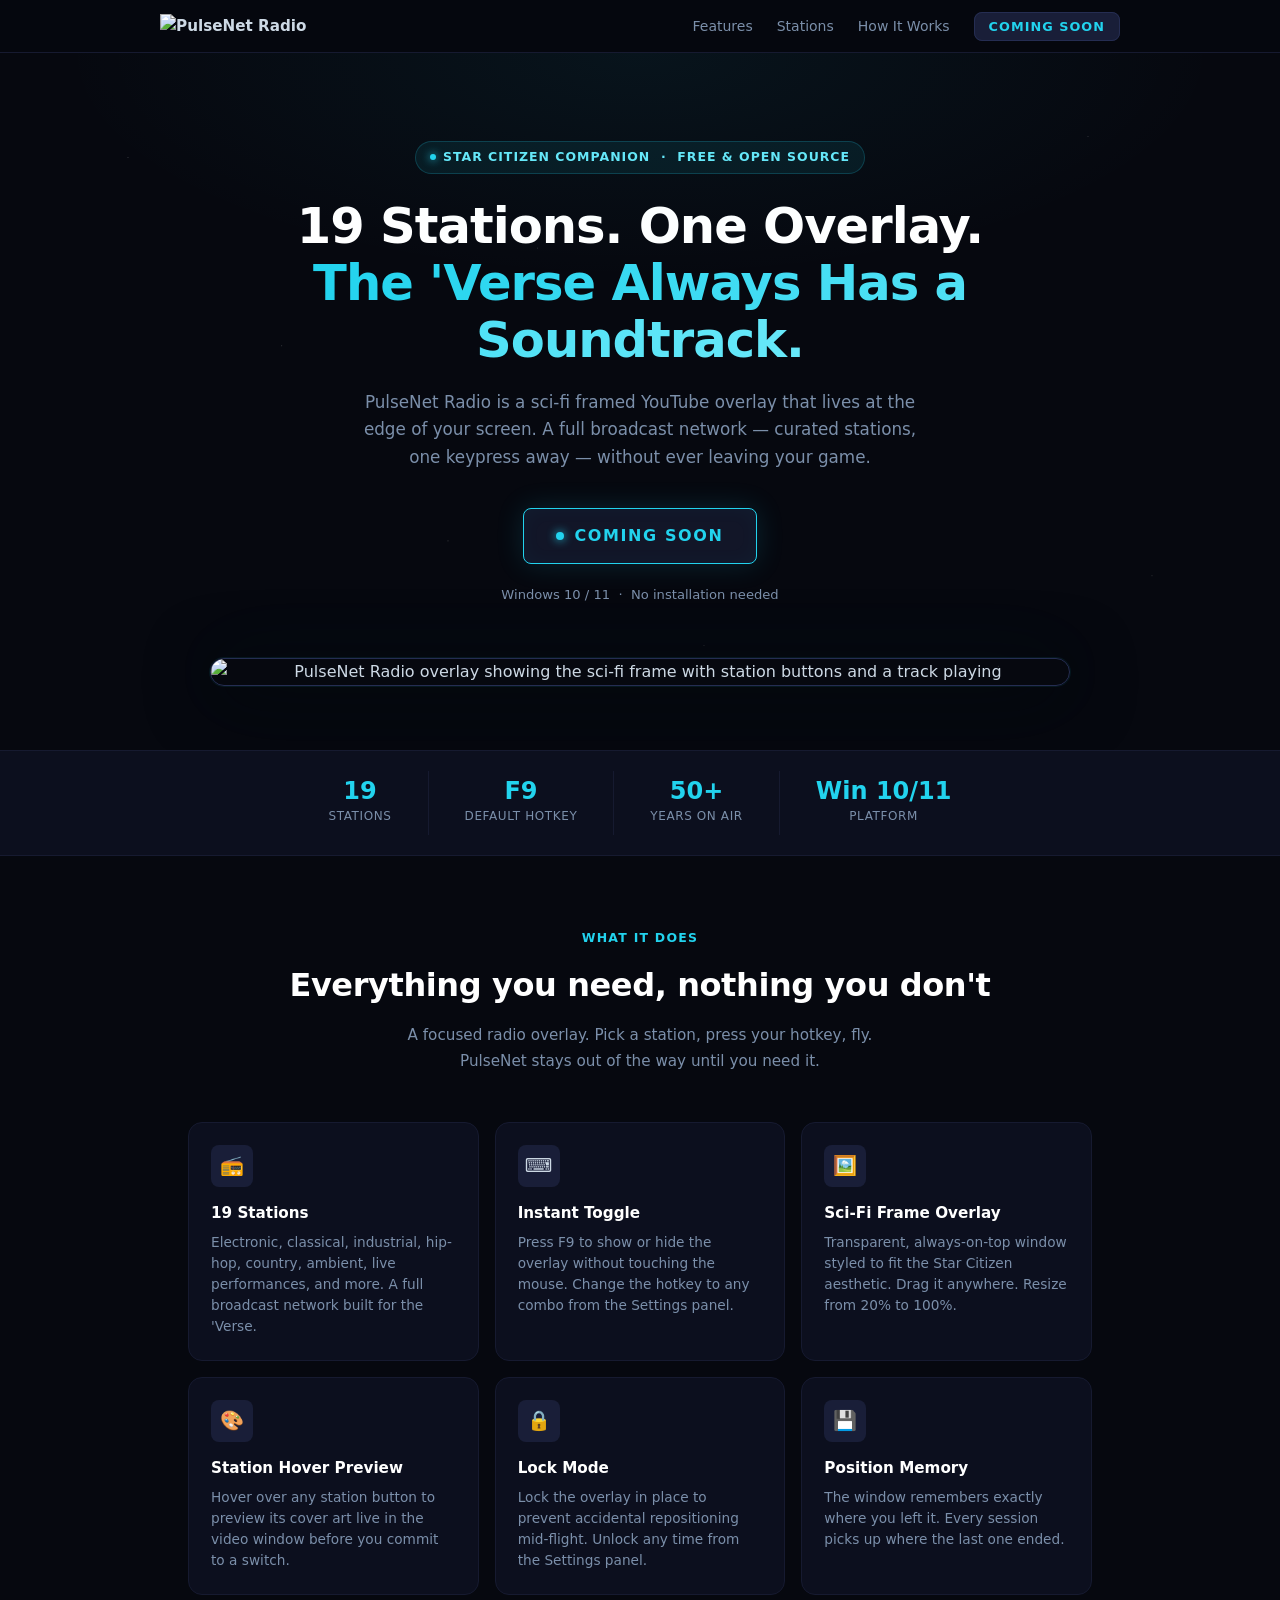
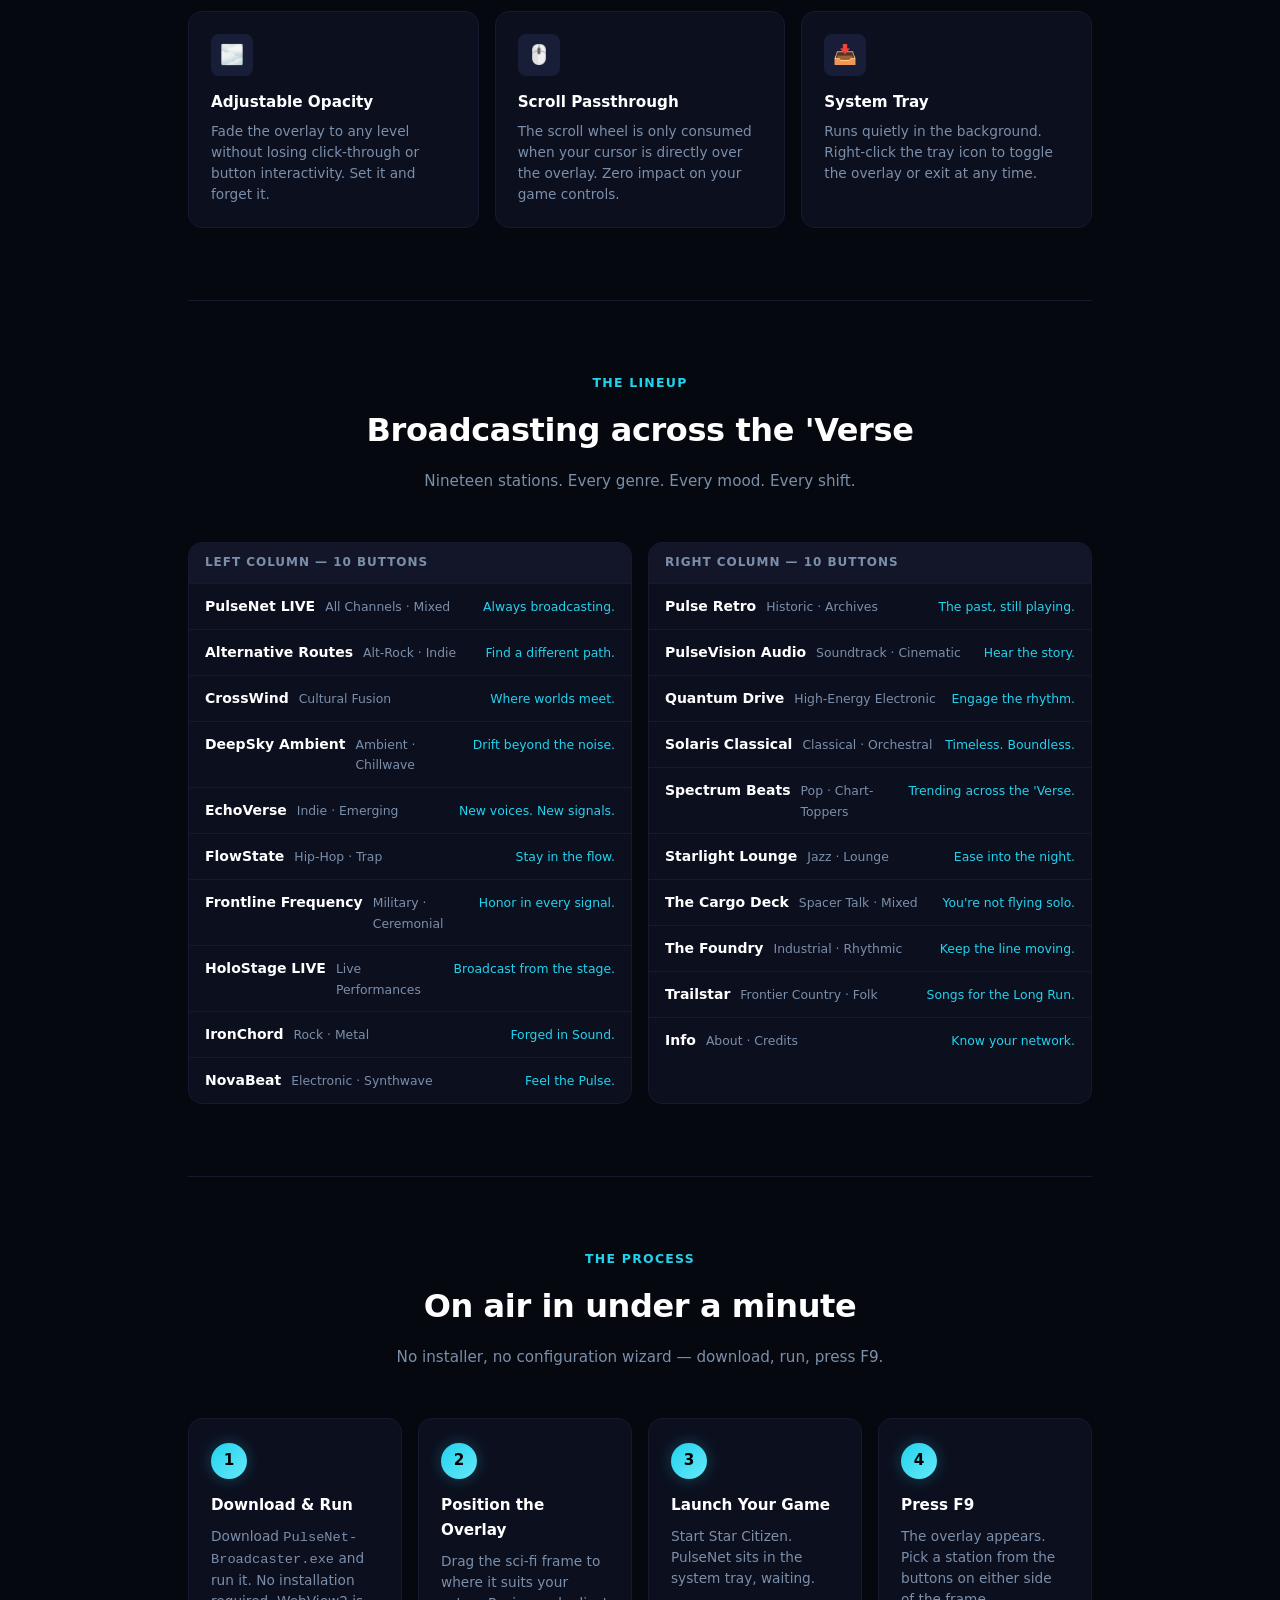
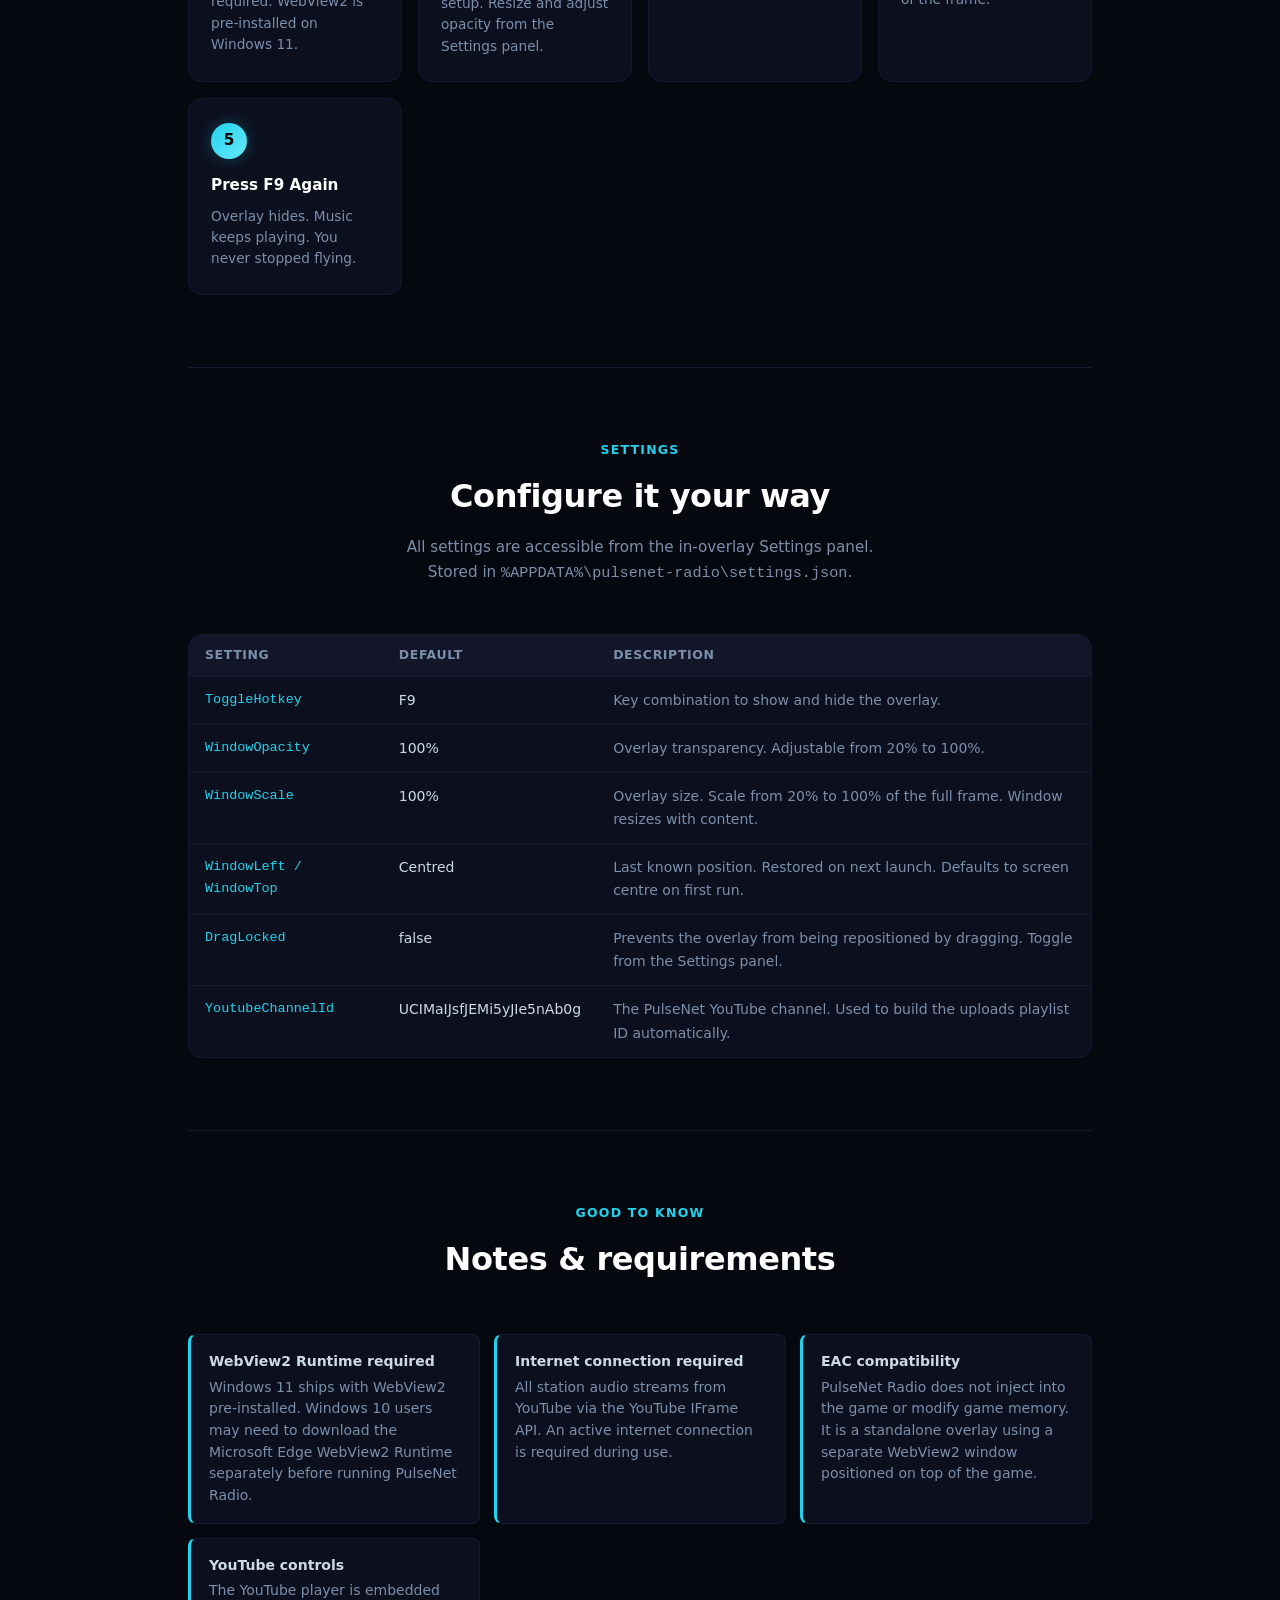
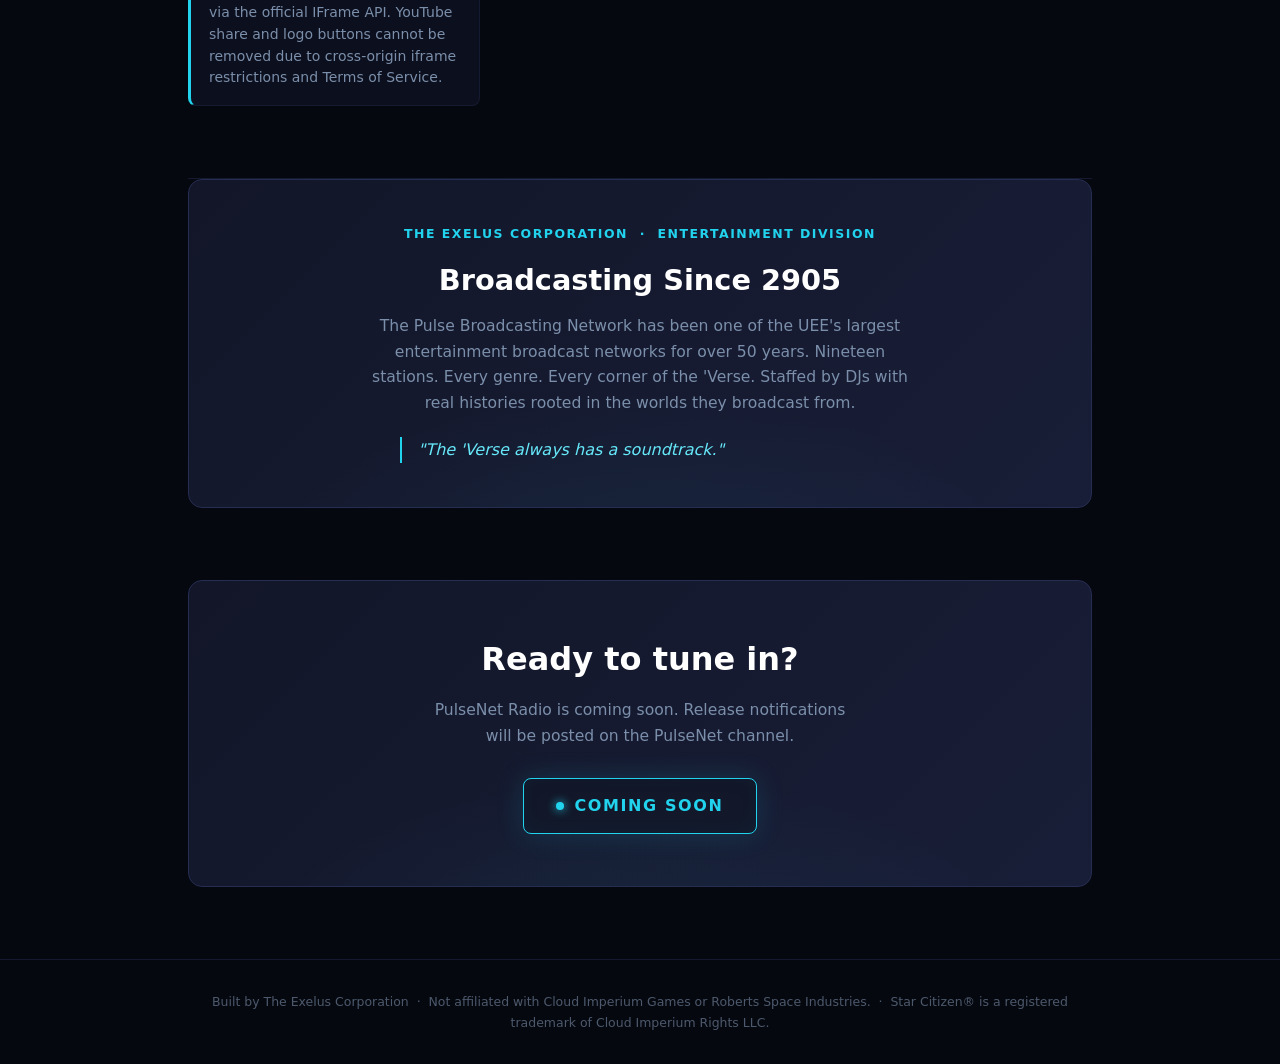
==== docs/index.html @ 0cd1c261 "chore: rename AssemblyName pulsenet → PulseNet-Broadcaster Dev build output now matches the shipped " ====
<!DOCTYPE html>
<html lang="en">
<head>
  <meta charset="UTF-8" />
  <meta name="viewport" content="width=device-width, initial-scale=1.0" />
  <title>PulseNet Radio — 19 Stations. One Overlay. The 'Verse Always Has a Soundtrack.</title>
  <meta name="description" content="PulseNet Radio brings 19 curated stations directly into your Star Citizen session as a sci-fi overlay. No alt-tab. One keypress. Always broadcasting." />
  <style>
    *, *::before, *::after { box-sizing: border-box; margin: 0; padding: 0; }

    :root {
      --bg:           #06080f;
      --bg2:          #090c16;
      --surface:      #0c0f1e;
      --surface2:     #121628;
      --surface3:     #191e38;
      --border:       #161a30;
      --border-lt:    #252d52;
      --text:         #cdd9e5;
      --text-dim:     #7b8faa;
      --accent:       #22d3ee;
      --accent-lt:    #67e8f9;
      --accent-glow:  rgba(34, 211, 238, .18);
      --radius:       8px;
      --radius-lg:    14px;
    }

    html { scroll-behavior: smooth; }

    body {
      background: var(--bg);
      color: var(--text);
      font-family: "Segoe UI", system-ui, -apple-system, sans-serif;
      font-size: 16px;
      line-height: 1.65;
    }

    a { color: var(--accent); text-decoration: none; }
    a:hover { color: var(--accent-lt); text-decoration: underline; }

    .container { max-width: 960px; margin: 0 auto; padding: 0 28px; }

    /* ── NAV ── */
    nav {
      position: sticky;
      top: 0;
      z-index: 100;
      background: rgba(6, 8, 15, .92);
      backdrop-filter: blur(10px);
      border-bottom: 1px solid var(--border);
      padding: 0 28px;
    }
    .nav-inner {
      max-width: 960px;
      margin: 0 auto;
      display: flex;
      align-items: center;
      justify-content: space-between;
      height: 52px;
    }
    .nav-logo {
      display: flex;
      align-items: center;
      gap: 9px;
      font-weight: 700;
      font-size: 0.95rem;
      color: var(--text);
      text-decoration: none;
    }
    .nav-logo img { height: 24px; width: auto; }
    .nav-logo:hover { text-decoration: none; color: var(--accent); }
    .nav-logo span { color: var(--accent); }
    .nav-links {
      display: flex;
      gap: 24px;
      align-items: center;
      list-style: none;
    }
    .nav-links a { font-size: 0.875rem; color: var(--text-dim); text-decoration: none; }
    .nav-links a:hover { color: var(--text); text-decoration: none; }
    .nav-cta {
      background: var(--surface3);
      border: 1px solid var(--border-lt);
      color: var(--accent) !important;
      font-weight: 700;
      font-size: 0.8rem !important;
      padding: 6px 14px;
      border-radius: var(--radius);
      letter-spacing: .08em;
      text-transform: uppercase;
    }
    .nav-cta:hover { border-color: var(--accent); text-decoration: none !important; }
    @media (max-width: 600px) { .nav-links { display: none; } }

    /* ── HERO ── */
    .hero {
      padding: 88px 28px 64px;
      text-align: center;
      position: relative;
      overflow: hidden;
    }
    .hero::before {
      content: "";
      position: absolute;
      inset: 0;
      background-image:
        radial-gradient(1px 1px at 10% 15%, rgba(255,255,255,.18) 0%, transparent 100%),
        radial-gradient(1px 1px at 85% 12%, rgba(255,255,255,.16) 0%, transparent 100%),
        radial-gradient(1px 1px at 35% 70%, rgba(255,255,255,.16) 0%, transparent 100%),
        radial-gradient(1px 1px at 70% 50%, rgba(255,255,255,.13) 0%, transparent 100%),
        radial-gradient(1px 1px at 22% 42%, rgba(255,255,255,.16) 0%, transparent 100%),
        radial-gradient(1px 1px at 90% 75%, rgba(255,255,255,.13) 0%, transparent 100%),
        radial-gradient(1px 1px at 55% 85%, rgba(255,255,255,.11) 0%, transparent 100%),
        radial-gradient(1px 1px at 42% 28%, rgba(255,255,255,.14) 0%, transparent 100%),
        radial-gradient(1px 1px at 78% 88%, rgba(255,255,255,.12) 0%, transparent 100%),
        radial-gradient(ellipse 70% 50% at 50% 0%, rgba(34, 211, 238, .06) 0%, transparent 65%);
      pointer-events: none;
    }
    .hero-eyebrow {
      display: inline-flex;
      align-items: center;
      gap: 7px;
      background: rgba(34, 211, 238, .08);
      border: 1px solid rgba(34, 211, 238, .2);
      color: var(--accent-lt);
      font-size: 0.78rem;
      font-weight: 600;
      letter-spacing: .08em;
      text-transform: uppercase;
      padding: 5px 14px;
      border-radius: 100px;
      margin-bottom: 24px;
    }
    .hero-eyebrow .dot {
      width: 6px; height: 6px;
      border-radius: 50%;
      background: var(--accent);
      box-shadow: 0 0 8px var(--accent);
      animation: pulse-dot 2s ease-in-out infinite;
    }
    @keyframes pulse-dot {
      0%, 100% { opacity: 1; box-shadow: 0 0 8px var(--accent); }
      50%       { opacity: .5; box-shadow: 0 0 4px var(--accent); }
    }
    .hero h1 {
      font-size: clamp(1.9rem, 5vw, 3.1rem);
      font-weight: 800;
      letter-spacing: -1px;
      line-height: 1.15;
      color: #fff;
      margin-bottom: 20px;
    }
    .hero h1 .highlight {
      background: linear-gradient(90deg, var(--accent), var(--accent-lt));
      -webkit-background-clip: text;
      -webkit-text-fill-color: transparent;
      background-clip: text;
    }
    .hero-sub {
      font-size: 1.05rem;
      color: var(--text-dim);
      max-width: 580px;
      margin: 0 auto 36px;
    }
    .hero-actions {
      display: flex;
      align-items: center;
      justify-content: center;
      gap: 14px;
      flex-wrap: wrap;
      margin-bottom: 20px;
    }
    .btn-coming-soon {
      display: inline-flex;
      align-items: center;
      gap: 10px;
      background: var(--surface2);
      border: 1px solid var(--accent);
      color: var(--accent);
      font-weight: 700;
      font-size: 1rem;
      padding: 14px 32px;
      border-radius: var(--radius);
      letter-spacing: .1em;
      text-transform: uppercase;
      box-shadow: 0 0 28px rgba(34, 211, 238, .15), inset 0 0 20px rgba(34, 211, 238, .04);
      cursor: default;
      text-decoration: none;
    }
    .btn-coming-soon .btn-dot {
      width: 8px; height: 8px;
      border-radius: 50%;
      background: var(--accent);
      box-shadow: 0 0 10px var(--accent);
      animation: pulse-dot 1.8s ease-in-out infinite;
      flex-shrink: 0;
    }
    .btn-secondary {
      display: inline-flex;
      align-items: center;
      gap: 9px;
      background: transparent;
      border: 1px solid var(--border-lt);
      color: var(--text);
      font-weight: 600;
      font-size: 1rem;
      padding: 13px 28px;
      border-radius: var(--radius);
      transition: border-color .15s, color .15s;
      text-decoration: none;
    }
    .btn-secondary:hover { border-color: var(--accent); color: var(--accent); text-decoration: none; }
    .btn-secondary svg { width: 18px; height: 18px; fill: currentColor; flex-shrink: 0; }
    .hero-meta { font-size: 0.82rem; color: var(--text-dim); margin-top: 8px; }

    /* ── HERO SCREENSHOT ── */
    .hero-screenshot {
      margin: 52px auto 0;
      max-width: 860px;
      border-radius: var(--radius-lg);
      overflow: hidden;
      border: 1px solid var(--border-lt);
      box-shadow:
        0 0 0 1px rgba(34,211,238,.08),
        0 8px 64px rgba(0,0,0,.6),
        0 0 80px rgba(34,211,238,.06);
    }
    .hero-screenshot img {
      display: block;
      width: 100%;
      height: auto;
    }

    /* ── STATS BAR ── */
    .stats-bar {
      background: var(--surface);
      border-top: 1px solid var(--border);
      border-bottom: 1px solid var(--border);
      padding: 20px 28px;
    }
    .stats-inner {
      max-width: 960px;
      margin: 0 auto;
      display: flex;
      align-items: center;
      justify-content: center;
      flex-wrap: wrap;
    }
    .stat {
      display: flex;
      flex-direction: column;
      align-items: center;
      padding: 8px 36px;
      border-right: 1px solid var(--border);
    }
    .stat:last-child { border-right: none; }
    .stat-val { font-size: 1.5rem; font-weight: 800; color: var(--accent); line-height: 1; }
    .stat-lbl { font-size: 0.75rem; color: var(--text-dim); margin-top: 4px; text-transform: uppercase; letter-spacing: .05em; }
    @media (max-width: 540px) {
      .stat { padding: 8px 18px; border-right: none; border-bottom: 1px solid var(--border); width: 50%; }
    }

    /* ── SECTIONS ── */
    section { padding: 72px 0; border-bottom: 1px solid var(--border); }
    .section-header { text-align: center; margin-bottom: 48px; }
    .section-eyebrow {
      font-size: 0.78rem;
      font-weight: 700;
      color: var(--accent);
      text-transform: uppercase;
      letter-spacing: .1em;
      margin-bottom: 10px;
    }
    .section-header h2 {
      font-size: clamp(1.5rem, 3vw, 2rem);
      font-weight: 700;
      color: #fff;
      letter-spacing: -.4px;
    }
    .section-header p { color: var(--text-dim); max-width: 520px; margin: 12px auto 0; font-size: 0.95rem; }

    /* ── FEATURE GRID ── */
    .feature-grid {
      display: grid;
      grid-template-columns: repeat(auto-fill, minmax(260px, 1fr));
      gap: 16px;
    }
    .feature-card {
      background: var(--surface);
      border: 1px solid var(--border);
      border-radius: var(--radius-lg);
      padding: 22px;
      transition: border-color .2s, background .2s;
    }
    .feature-card:hover { border-color: var(--border-lt); background: var(--surface2); }
    .feat-icon {
      width: 42px; height: 42px;
      border-radius: var(--radius);
      background: var(--surface3);
      display: flex; align-items: center; justify-content: center;
      font-size: 1.2rem;
      margin-bottom: 14px;
    }
    .feature-card h3 { font-size: 0.95rem; font-weight: 600; color: #fff; margin-bottom: 6px; }
    .feature-card p  { font-size: 0.855rem; color: var(--text-dim); line-height: 1.55; }

    /* ── STATION GRID ── */
    .station-table-wrap {
      display: grid;
      grid-template-columns: 1fr 1fr;
      gap: 16px;
    }
    @media (max-width: 640px) { .station-table-wrap { grid-template-columns: 1fr; } }
    .station-col-card {
      background: var(--surface);
      border: 1px solid var(--border);
      border-radius: var(--radius-lg);
      overflow: hidden;
    }
    .station-col-header {
      background: var(--surface2);
      border-bottom: 1px solid var(--border);
      padding: 10px 16px;
      font-size: 0.75rem;
      font-weight: 700;
      text-transform: uppercase;
      letter-spacing: .08em;
      color: var(--text-dim);
    }
    .station-row {
      display: flex;
      align-items: baseline;
      gap: 10px;
      padding: 11px 16px;
      border-bottom: 1px solid var(--border);
      transition: background .15s;
    }
    .station-row:last-child { border-bottom: none; }
    .station-row:hover { background: var(--surface2); }
    .station-name { font-size: 0.875rem; font-weight: 600; color: #fff; flex-shrink: 0; }
    .station-genre { font-size: 0.775rem; color: var(--text-dim); }
    .station-tagline { font-size: 0.775rem; color: var(--accent); margin-left: auto; text-align: right; white-space: nowrap; flex-shrink: 0; }

    /* ── STEPS ── */
    .steps {
      display: grid;
      grid-template-columns: repeat(auto-fill, minmax(200px, 1fr));
      gap: 16px;
    }
    .step-card {
      background: var(--surface);
      border: 1px solid var(--border);
      border-radius: var(--radius-lg);
      padding: 24px 22px;
    }
    .step-num {
      width: 36px; height: 36px;
      border-radius: 50%;
      background: linear-gradient(135deg, var(--accent), var(--accent-lt));
      color: #000;
      font-weight: 800;
      font-size: 0.95rem;
      display: flex; align-items: center; justify-content: center;
      margin-bottom: 14px;
      box-shadow: 0 0 16px rgba(34, 211, 238, .28);
    }
    .step-card h3 { font-size: 0.95rem; font-weight: 600; color: #fff; margin-bottom: 8px; }
    .step-card p  { font-size: 0.855rem; color: var(--text-dim); line-height: 1.55; }

    /* ── CONFIG TABLE ── */
    .config-table {
      width: 100%;
      border-collapse: collapse;
      font-size: 0.875rem;
    }
    .config-table th {
      text-align: left;
      padding: 10px 16px;
      background: var(--surface2);
      color: var(--text-dim);
      font-weight: 600;
      font-size: 0.78rem;
      text-transform: uppercase;
      letter-spacing: .05em;
      border-bottom: 1px solid var(--border);
    }
    .config-table td {
      padding: 12px 16px;
      border-bottom: 1px solid var(--border);
      color: var(--text-dim);
      vertical-align: top;
    }
    .config-table tr:last-child td { border-bottom: none; }
    .config-table tr:hover td { background: var(--surface); }
    .config-table td:first-child { color: var(--accent); font-family: "Consolas", monospace; font-size: 0.84rem; }
    .config-table td:nth-child(2) { color: var(--text); }
    .config-wrap {
      background: var(--surface);
      border: 1px solid var(--border);
      border-radius: var(--radius-lg);
      overflow: hidden;
    }

    /* ── NOTES ── */
    .note-grid {
      display: grid;
      grid-template-columns: repeat(auto-fill, minmax(280px, 1fr));
      gap: 14px;
    }
    .note-card {
      background: var(--surface);
      border: 1px solid var(--border);
      border-left: 3px solid #22d3ee;
      border-radius: var(--radius);
      padding: 16px 18px;
      font-size: 0.875rem;
      color: var(--text-dim);
      line-height: 1.55;
    }
    .note-card strong { color: var(--text); display: block; margin-bottom: 4px; }

    /* ── CODE ── */
    pre {
      background: var(--surface);
      border: 1px solid var(--border);
      border-radius: var(--radius-lg);
      padding: 18px 20px;
      font-family: "Consolas", "Cascadia Code", monospace;
      font-size: 0.855rem;
      overflow-x: auto;
      color: #cdd9e5;
      line-height: 1.7;
    }

    /* ── LORE BANNER ── */
    .lore-banner {
      background: linear-gradient(135deg, var(--surface2) 0%, var(--surface3) 100%);
      border: 1px solid var(--border-lt);
      border-radius: var(--radius-lg);
      padding: 44px 40px;
      text-align: center;
      margin: 0 0 72px;
      position: relative;
      overflow: hidden;
    }
    .lore-banner::before {
      content: "";
      position: absolute;
      inset: 0;
      background: radial-gradient(ellipse 60% 80% at 50% 120%, rgba(34, 211, 238, .06) 0%, transparent 70%);
      pointer-events: none;
    }
    .lore-banner .lore-org {
      font-size: 0.78rem;
      font-weight: 700;
      color: var(--accent);
      text-transform: uppercase;
      letter-spacing: .12em;
      margin-bottom: 12px;
    }
    .lore-banner h2 { font-size: clamp(1.3rem, 3vw, 1.8rem); font-weight: 700; color: #fff; margin-bottom: 10px; }
    .lore-banner p  { color: var(--text-dim); font-size: 0.975rem; max-width: 560px; margin: 0 auto; }
    .lore-banner blockquote {
      margin: 20px auto 0;
      max-width: 480px;
      border-left: 2px solid var(--accent);
      padding: 0 0 0 16px;
      text-align: left;
      font-style: italic;
      color: var(--accent-lt);
      font-size: 1rem;
    }

    /* ── CTA BANNER ── */
    .cta-banner {
      background: linear-gradient(135deg, var(--surface2) 0%, var(--surface3) 100%);
      border: 1px solid var(--border-lt);
      border-radius: var(--radius-lg);
      padding: 52px 40px;
      text-align: center;
      margin: 72px 0;
      position: relative;
      overflow: hidden;
    }
    .cta-banner::before {
      content: "";
      position: absolute;
      inset: 0;
      background: radial-gradient(ellipse 60% 80% at 50% 120%, rgba(34, 211, 238, .06) 0%, transparent 70%);
      pointer-events: none;
    }
    .cta-banner h2 { font-size: clamp(1.4rem, 3vw, 2rem); font-weight: 700; color: #fff; margin-bottom: 12px; }
    .cta-banner p  { color: var(--text-dim); font-size: 0.975rem; max-width: 440px; margin: 0 auto 28px; }

    /* ── FOOTER ── */
    footer { border-top: 1px solid var(--border); padding: 32px 28px; text-align: center; }
    .footer-links {
      display: flex;
      justify-content: center;
      gap: 24px;
      flex-wrap: wrap;
      margin-bottom: 14px;
    }
    .footer-links a { color: var(--text-dim); font-size: 0.875rem; text-decoration: none; }
    .footer-links a:hover { color: var(--accent); text-decoration: none; }
    .footer-legal { font-size: 0.78rem; color: var(--text-dim); opacity: .6; }
  </style>
</head>
<body>

  <!-- NAV -->
  <nav>
    <div class="nav-inner">
      <a href="#" class="nav-logo">
        <img src="main_logo.png" alt="PulseNet Radio">
      </a>
      <ul class="nav-links">
        <li><a href="#features">Features</a></li>
        <li><a href="#stations">Stations</a></li>
        <li><a href="#how-it-works">How It Works</a></li>
        <li><a class="nav-cta" href="#coming-soon">Coming Soon</a></li>
      </ul>
    </div>
  </nav>

  <!-- HERO -->
  <div class="hero" id="coming-soon">
    <div class="container">
      <div class="hero-eyebrow">
        <span class="dot"></span>
        Star Citizen Companion &nbsp;·&nbsp; Free &amp; Open Source
      </div>
      <h1>
        19 Stations. One Overlay.<br>
        <span class="highlight">The 'Verse Always Has a Soundtrack.</span>
      </h1>
      <p class="hero-sub">
        PulseNet Radio is a sci-fi framed YouTube overlay that lives at the edge of your screen.
        A full broadcast network — curated stations, one keypress away — without ever leaving your game.
      </p>
      <div class="hero-actions">
        <div class="btn-coming-soon">
          <span class="btn-dot"></span>
          Coming Soon
        </div>
      </div>
      <p class="hero-meta">Windows 10 / 11 &nbsp;·&nbsp; No installation needed</p>

      <div class="hero-screenshot">
        <img src="preview.png" alt="PulseNet Radio overlay showing the sci-fi frame with station buttons and a track playing">
      </div>
    </div>
  </div>

  <!-- STATS -->
  <div class="stats-bar">
    <div class="stats-inner">
      <div class="stat">
        <span class="stat-val">19</span>
        <span class="stat-lbl">Stations</span>
      </div>
      <div class="stat">
        <span class="stat-val">F9</span>
        <span class="stat-lbl">Default Hotkey</span>
      </div>
      <div class="stat">
        <span class="stat-val">50+</span>
        <span class="stat-lbl">Years on Air</span>
      </div>
      <div class="stat">
        <span class="stat-val">Win 10/11</span>
        <span class="stat-lbl">Platform</span>
      </div>
    </div>
  </div>

  <div class="container">

    <!-- FEATURES -->
    <section id="features">
      <div class="section-header">
        <div class="section-eyebrow">What it does</div>
        <h2>Everything you need, nothing you don't</h2>
        <p>A focused radio overlay. Pick a station, press your hotkey, fly. PulseNet stays out of the way until you need it.</p>
      </div>
      <div class="feature-grid">
        <div class="feature-card">
          <div class="feat-icon">📻</div>
          <h3>19 Stations</h3>
          <p>Electronic, classical, industrial, hip-hop, country, ambient, live performances, and more. A full broadcast network built for the 'Verse.</p>
        </div>
        <div class="feature-card">
          <div class="feat-icon">⌨️</div>
          <h3>Instant Toggle</h3>
          <p>Press F9 to show or hide the overlay without touching the mouse. Change the hotkey to any combo from the Settings panel.</p>
        </div>
        <div class="feature-card">
          <div class="feat-icon">🖼️</div>
          <h3>Sci-Fi Frame Overlay</h3>
          <p>Transparent, always-on-top window styled to fit the Star Citizen aesthetic. Drag it anywhere. Resize from 20% to 100%.</p>
        </div>
        <div class="feature-card">
          <div class="feat-icon">🎨</div>
          <h3>Station Hover Preview</h3>
          <p>Hover over any station button to preview its cover art live in the video window before you commit to a switch.</p>
        </div>
        <div class="feature-card">
          <div class="feat-icon">🔒</div>
          <h3>Lock Mode</h3>
          <p>Lock the overlay in place to prevent accidental repositioning mid-flight. Unlock any time from the Settings panel.</p>
        </div>
        <div class="feature-card">
          <div class="feat-icon">💾</div>
          <h3>Position Memory</h3>
          <p>The window remembers exactly where you left it. Every session picks up where the last one ended.</p>
        </div>
        <div class="feature-card">
          <div class="feat-icon">🌫️</div>
          <h3>Adjustable Opacity</h3>
          <p>Fade the overlay to any level without losing click-through or button interactivity. Set it and forget it.</p>
        </div>
        <div class="feature-card">
          <div class="feat-icon">🖱️</div>
          <h3>Scroll Passthrough</h3>
          <p>The scroll wheel is only consumed when your cursor is directly over the overlay. Zero impact on your game controls.</p>
        </div>
        <div class="feature-card">
          <div class="feat-icon">📥</div>
          <h3>System Tray</h3>
          <p>Runs quietly in the background. Right-click the tray icon to toggle the overlay or exit at any time.</p>
        </div>
      </div>
    </section>

    <!-- STATIONS -->
    <section id="stations">
      <div class="section-header">
        <div class="section-eyebrow">The Lineup</div>
        <h2>Broadcasting across the 'Verse</h2>
        <p>Nineteen stations. Every genre. Every mood. Every shift.</p>
      </div>
      <div class="station-table-wrap">
        <div class="station-col-card">
          <div class="station-col-header">Left Column — 10 Buttons</div>
          <div class="station-row">
            <span class="station-name">PulseNet LIVE</span>
            <span class="station-genre">All Channels · Mixed</span>
            <span class="station-tagline">Always broadcasting.</span>
          </div>
          <div class="station-row">
            <span class="station-name">Alternative Routes</span>
            <span class="station-genre">Alt-Rock · Indie</span>
            <span class="station-tagline">Find a different path.</span>
          </div>
          <div class="station-row">
            <span class="station-name">CrossWind</span>
            <span class="station-genre">Cultural Fusion</span>
            <span class="station-tagline">Where worlds meet.</span>
          </div>
          <div class="station-row">
            <span class="station-name">DeepSky Ambient</span>
            <span class="station-genre">Ambient · Chillwave</span>
            <span class="station-tagline">Drift beyond the noise.</span>
          </div>
          <div class="station-row">
            <span class="station-name">EchoVerse</span>
            <span class="station-genre">Indie · Emerging</span>
            <span class="station-tagline">New voices. New signals.</span>
          </div>
          <div class="station-row">
            <span class="station-name">FlowState</span>
            <span class="station-genre">Hip-Hop · Trap</span>
            <span class="station-tagline">Stay in the flow.</span>
          </div>
          <div class="station-row">
            <span class="station-name">Frontline Frequency</span>
            <span class="station-genre">Military · Ceremonial</span>
            <span class="station-tagline">Honor in every signal.</span>
          </div>
          <div class="station-row">
            <span class="station-name">HoloStage LIVE</span>
            <span class="station-genre">Live Performances</span>
            <span class="station-tagline">Broadcast from the stage.</span>
          </div>
          <div class="station-row">
            <span class="station-name">IronChord</span>
            <span class="station-genre">Rock · Metal</span>
            <span class="station-tagline">Forged in Sound.</span>
          </div>
          <div class="station-row">
            <span class="station-name">NovaBeat</span>
            <span class="station-genre">Electronic · Synthwave</span>
            <span class="station-tagline">Feel the Pulse.</span>
          </div>
        </div>
        <div class="station-col-card">
          <div class="station-col-header">Right Column — 10 Buttons</div>
          <div class="station-row">
            <span class="station-name">Pulse Retro</span>
            <span class="station-genre">Historic · Archives</span>
            <span class="station-tagline">The past, still playing.</span>
          </div>
          <div class="station-row">
            <span class="station-name">PulseVision Audio</span>
            <span class="station-genre">Soundtrack · Cinematic</span>
            <span class="station-tagline">Hear the story.</span>
          </div>
          <div class="station-row">
            <span class="station-name">Quantum Drive</span>
            <span class="station-genre">High-Energy Electronic</span>
            <span class="station-tagline">Engage the rhythm.</span>
          </div>
          <div class="station-row">
            <span class="station-name">Solaris Classical</span>
            <span class="station-genre">Classical · Orchestral</span>
            <span class="station-tagline">Timeless. Boundless.</span>
          </div>
          <div class="station-row">
            <span class="station-name">Spectrum Beats</span>
            <span class="station-genre">Pop · Chart-Toppers</span>
            <span class="station-tagline">Trending across the 'Verse.</span>
          </div>
          <div class="station-row">
            <span class="station-name">Starlight Lounge</span>
            <span class="station-genre">Jazz · Lounge</span>
            <span class="station-tagline">Ease into the night.</span>
          </div>
          <div class="station-row">
            <span class="station-name">The Cargo Deck</span>
            <span class="station-genre">Spacer Talk · Mixed</span>
            <span class="station-tagline">You're not flying solo.</span>
          </div>
          <div class="station-row">
            <span class="station-name">The Foundry</span>
            <span class="station-genre">Industrial · Rhythmic</span>
            <span class="station-tagline">Keep the line moving.</span>
          </div>
          <div class="station-row">
            <span class="station-name">Trailstar</span>
            <span class="station-genre">Frontier Country · Folk</span>
            <span class="station-tagline">Songs for the Long Run.</span>
          </div>
          <div class="station-row">
            <span class="station-name">Info</span>
            <span class="station-genre">About · Credits</span>
            <span class="station-tagline">Know your network.</span>
          </div>
        </div>
      </div>
    </section>

    <!-- HOW IT WORKS -->
    <section id="how-it-works">
      <div class="section-header">
        <div class="section-eyebrow">The process</div>
        <h2>On air in under a minute</h2>
        <p>No installer, no configuration wizard — download, run, press F9.</p>
      </div>
      <div class="steps">
        <div class="step-card">
          <div class="step-num">1</div>
          <h3>Download &amp; Run</h3>
          <p>Download <code>PulseNet-Broadcaster.exe</code> and run it. No installation required. WebView2 is pre-installed on Windows 11.</p>
        </div>
        <div class="step-card">
          <div class="step-num">2</div>
          <h3>Position the Overlay</h3>
          <p>Drag the sci-fi frame to where it suits your setup. Resize and adjust opacity from the Settings panel.</p>
        </div>
        <div class="step-card">
          <div class="step-num">3</div>
          <h3>Launch Your Game</h3>
          <p>Start Star Citizen. PulseNet sits in the system tray, waiting.</p>
        </div>
        <div class="step-card">
          <div class="step-num">4</div>
          <h3>Press F9</h3>
          <p>The overlay appears. Pick a station from the buttons on either side of the frame.</p>
        </div>
        <div class="step-card">
          <div class="step-num">5</div>
          <h3>Press F9 Again</h3>
          <p>Overlay hides. Music keeps playing. You never stopped flying.</p>
        </div>
      </div>
    </section>

    <!-- SETTINGS -->
    <section id="configuration">
      <div class="section-header">
        <div class="section-eyebrow">Settings</div>
        <h2>Configure it your way</h2>
        <p>All settings are accessible from the in-overlay Settings panel. Stored in <code>%APPDATA%\pulsenet-radio\settings.json</code>.</p>
      </div>
      <div class="config-wrap">
        <table class="config-table">
          <thead>
            <tr>
              <th>Setting</th>
              <th>Default</th>
              <th>Description</th>
            </tr>
          </thead>
          <tbody>
            <tr>
              <td>ToggleHotkey</td>
              <td>F9</td>
              <td>Key combination to show and hide the overlay.</td>
            </tr>
            <tr>
              <td>WindowOpacity</td>
              <td>100%</td>
              <td>Overlay transparency. Adjustable from 20% to 100%.</td>
            </tr>
            <tr>
              <td>WindowScale</td>
              <td>100%</td>
              <td>Overlay size. Scale from 20% to 100% of the full frame. Window resizes with content.</td>
            </tr>
            <tr>
              <td>WindowLeft / WindowTop</td>
              <td>Centred</td>
              <td>Last known position. Restored on next launch. Defaults to screen centre on first run.</td>
            </tr>
            <tr>
              <td>DragLocked</td>
              <td>false</td>
              <td>Prevents the overlay from being repositioned by dragging. Toggle from the Settings panel.</td>
            </tr>
            <tr>
              <td>YoutubeChannelId</td>
              <td>UCIMaIJsfJEMi5yJIe5nAb0g</td>
              <td>The PulseNet YouTube channel. Used to build the uploads playlist ID automatically.</td>
            </tr>
          </tbody>
        </table>
      </div>
    </section>

    <!-- NOTES -->
    <section id="notes">
      <div class="section-header">
        <div class="section-eyebrow">Good to know</div>
        <h2>Notes &amp; requirements</h2>
      </div>
      <div class="note-grid">
        <div class="note-card">
          <strong>WebView2 Runtime required</strong>
          Windows 11 ships with WebView2 pre-installed. Windows 10 users may need to download the
          Microsoft Edge WebView2 Runtime separately before running PulseNet Radio.
        </div>
        <div class="note-card">
          <strong>Internet connection required</strong>
          All station audio streams from YouTube via the YouTube IFrame API. An active internet
          connection is required during use.
        </div>
        <div class="note-card">
          <strong>EAC compatibility</strong>
          PulseNet Radio does not inject into the game or modify game memory. It is a standalone
          overlay using a separate WebView2 window positioned on top of the game.
        </div>
        <div class="note-card">
          <strong>YouTube controls</strong>
          The YouTube player is embedded via the official IFrame API. YouTube share and
          logo buttons cannot be removed due to cross-origin iframe restrictions and Terms of Service.
        </div>
      </div>
    </section>

    <!-- LORE -->
    <div class="lore-banner">
      <div class="lore-org">The Exelus Corporation &nbsp;·&nbsp; Entertainment Division</div>
      <h2>Broadcasting Since 2905</h2>
      <p>
        The Pulse Broadcasting Network has been one of the UEE's largest entertainment broadcast
        networks for over 50 years. Nineteen stations. Every genre. Every corner of the 'Verse.
        Staffed by DJs with real histories rooted in the worlds they broadcast from.
      </p>
      <blockquote>
        "The 'Verse always has a soundtrack."
      </blockquote>
    </div>

    <!-- CTA BANNER -->
    <div class="cta-banner">
      <h2>Ready to tune in?</h2>
      <p>PulseNet Radio is coming soon. Release notifications will be posted on the PulseNet channel.</p>
      <div class="btn-coming-soon">
        <span class="btn-dot"></span>
        Coming Soon
      </div>
    </div>

  </div>

  <!-- FOOTER -->
  <footer>
    <div class="container">
      <p class="footer-legal">
        Built by The Exelus Corporation
        &nbsp;·&nbsp;
        Not affiliated with Cloud Imperium Games or Roberts Space Industries.
        &nbsp;·&nbsp;
        Star Citizen® is a registered trademark of Cloud Imperium Rights LLC.
      </p>
    </div>
  </footer>

</body>
</html>
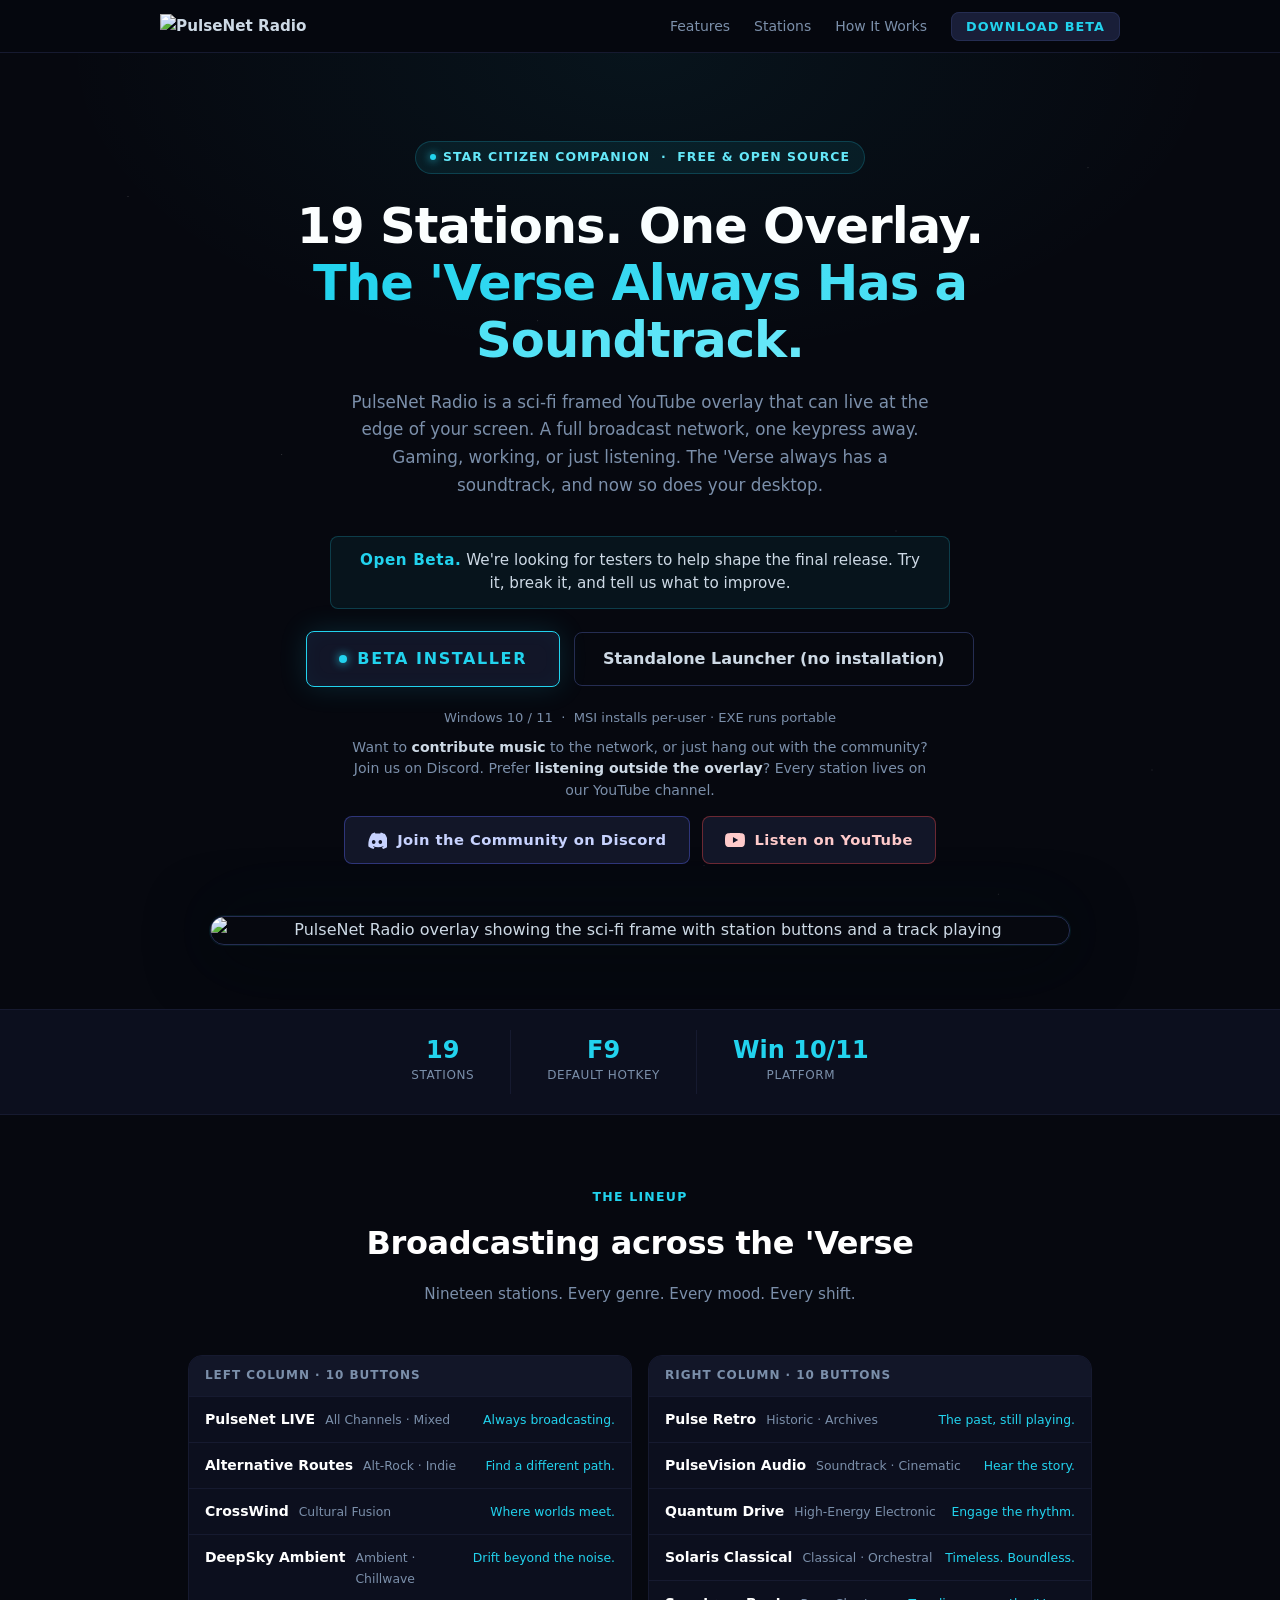
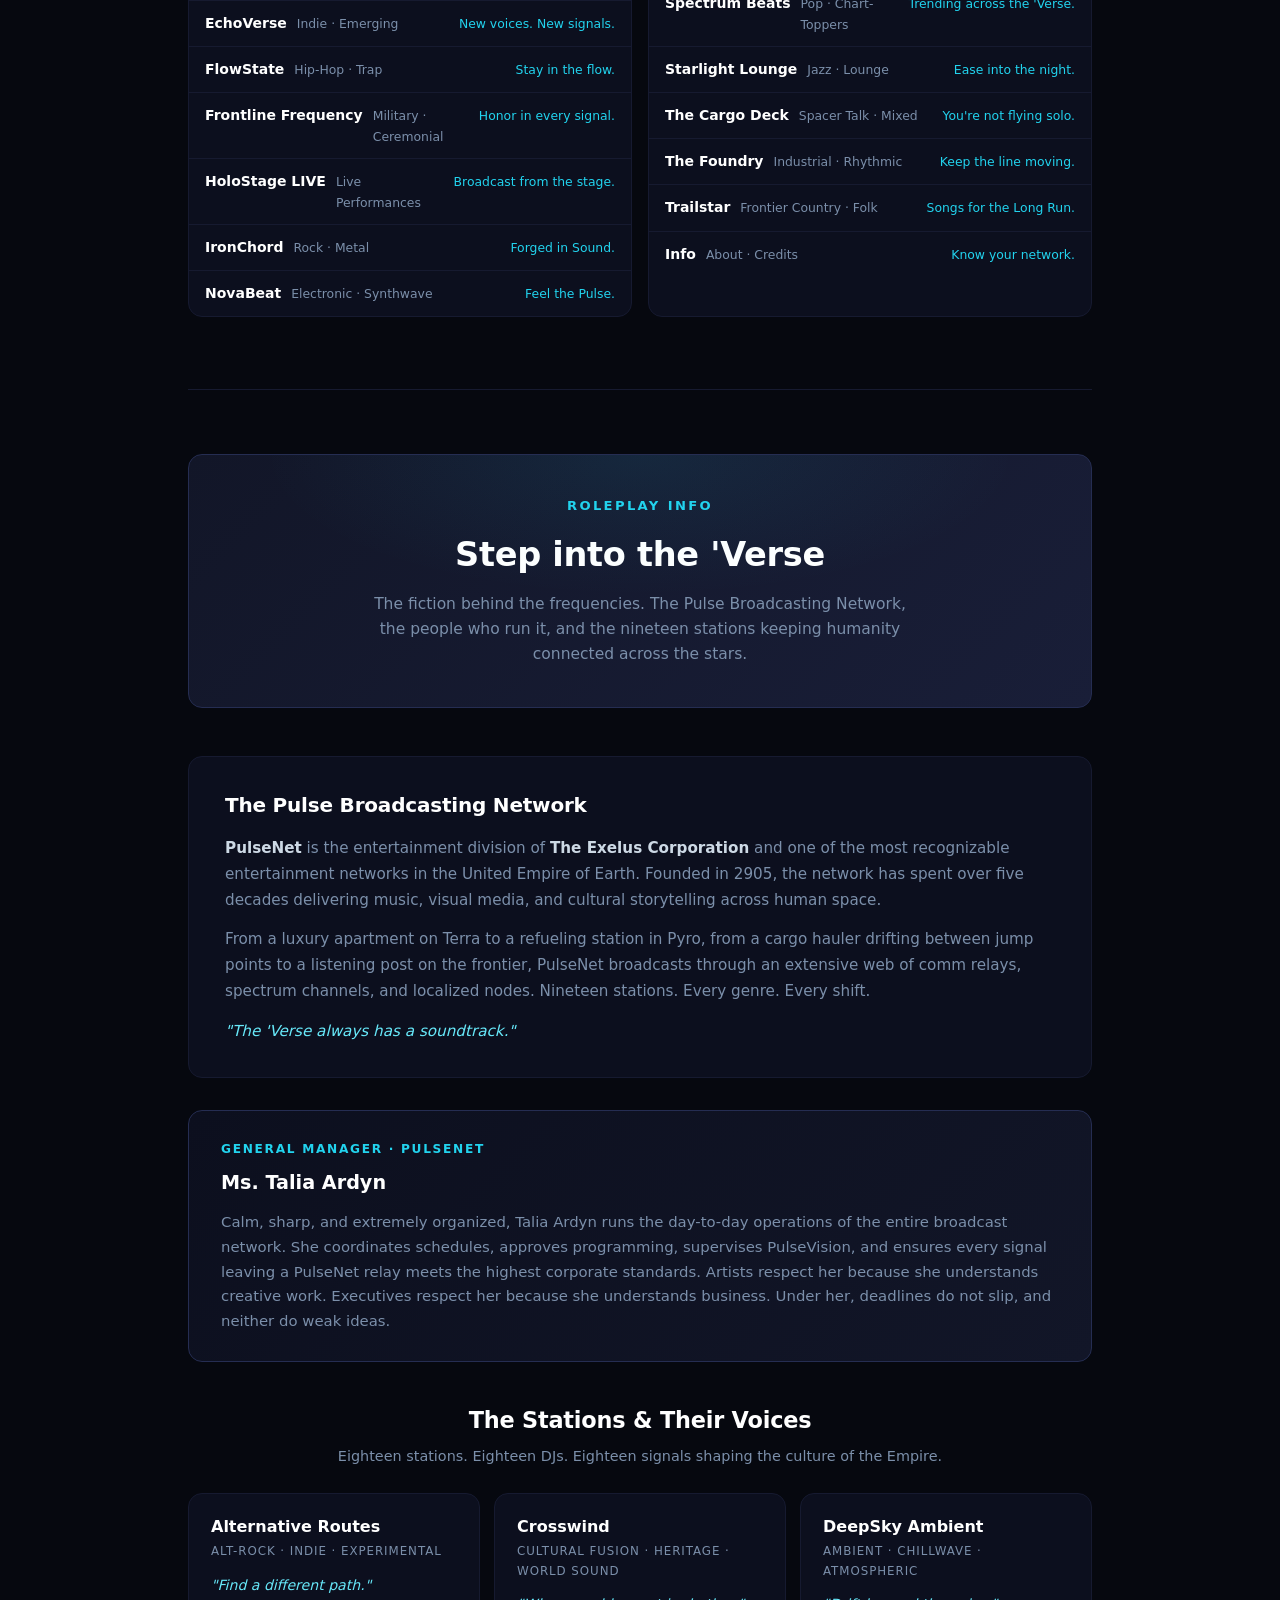
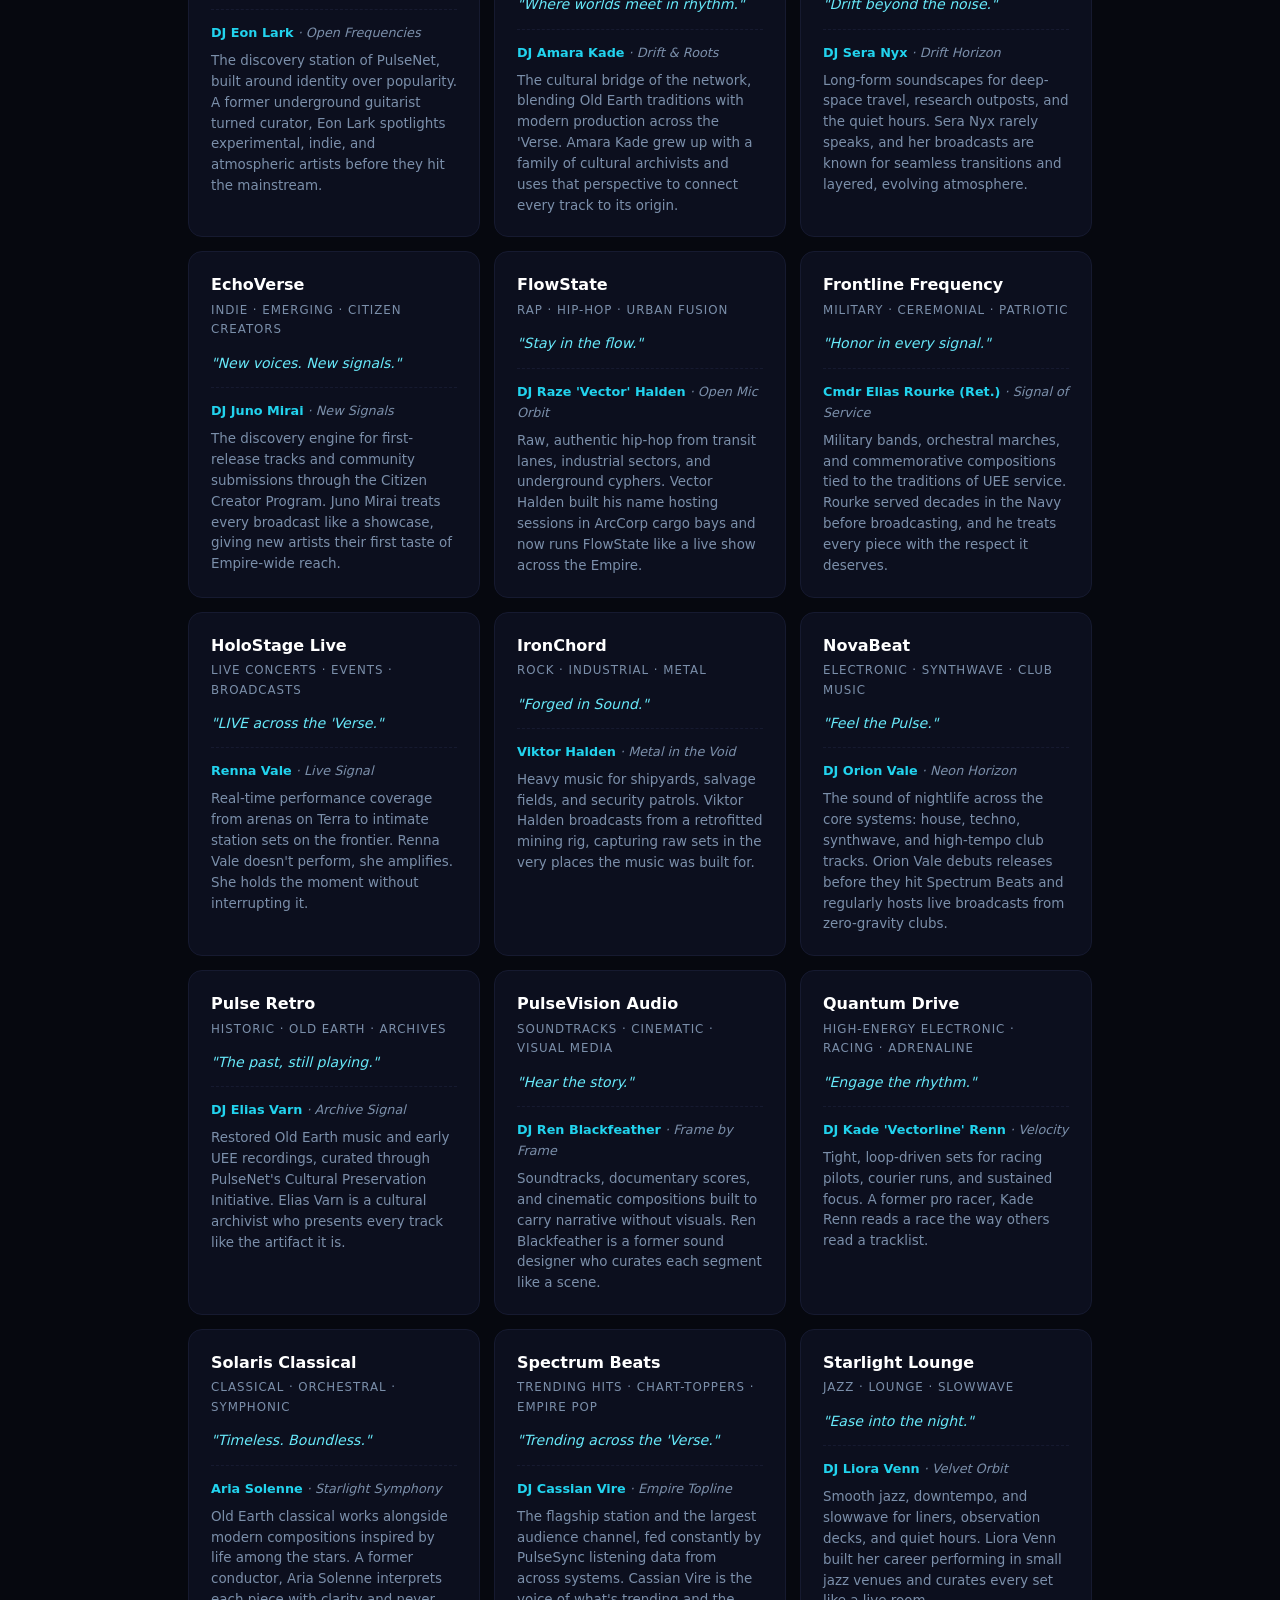
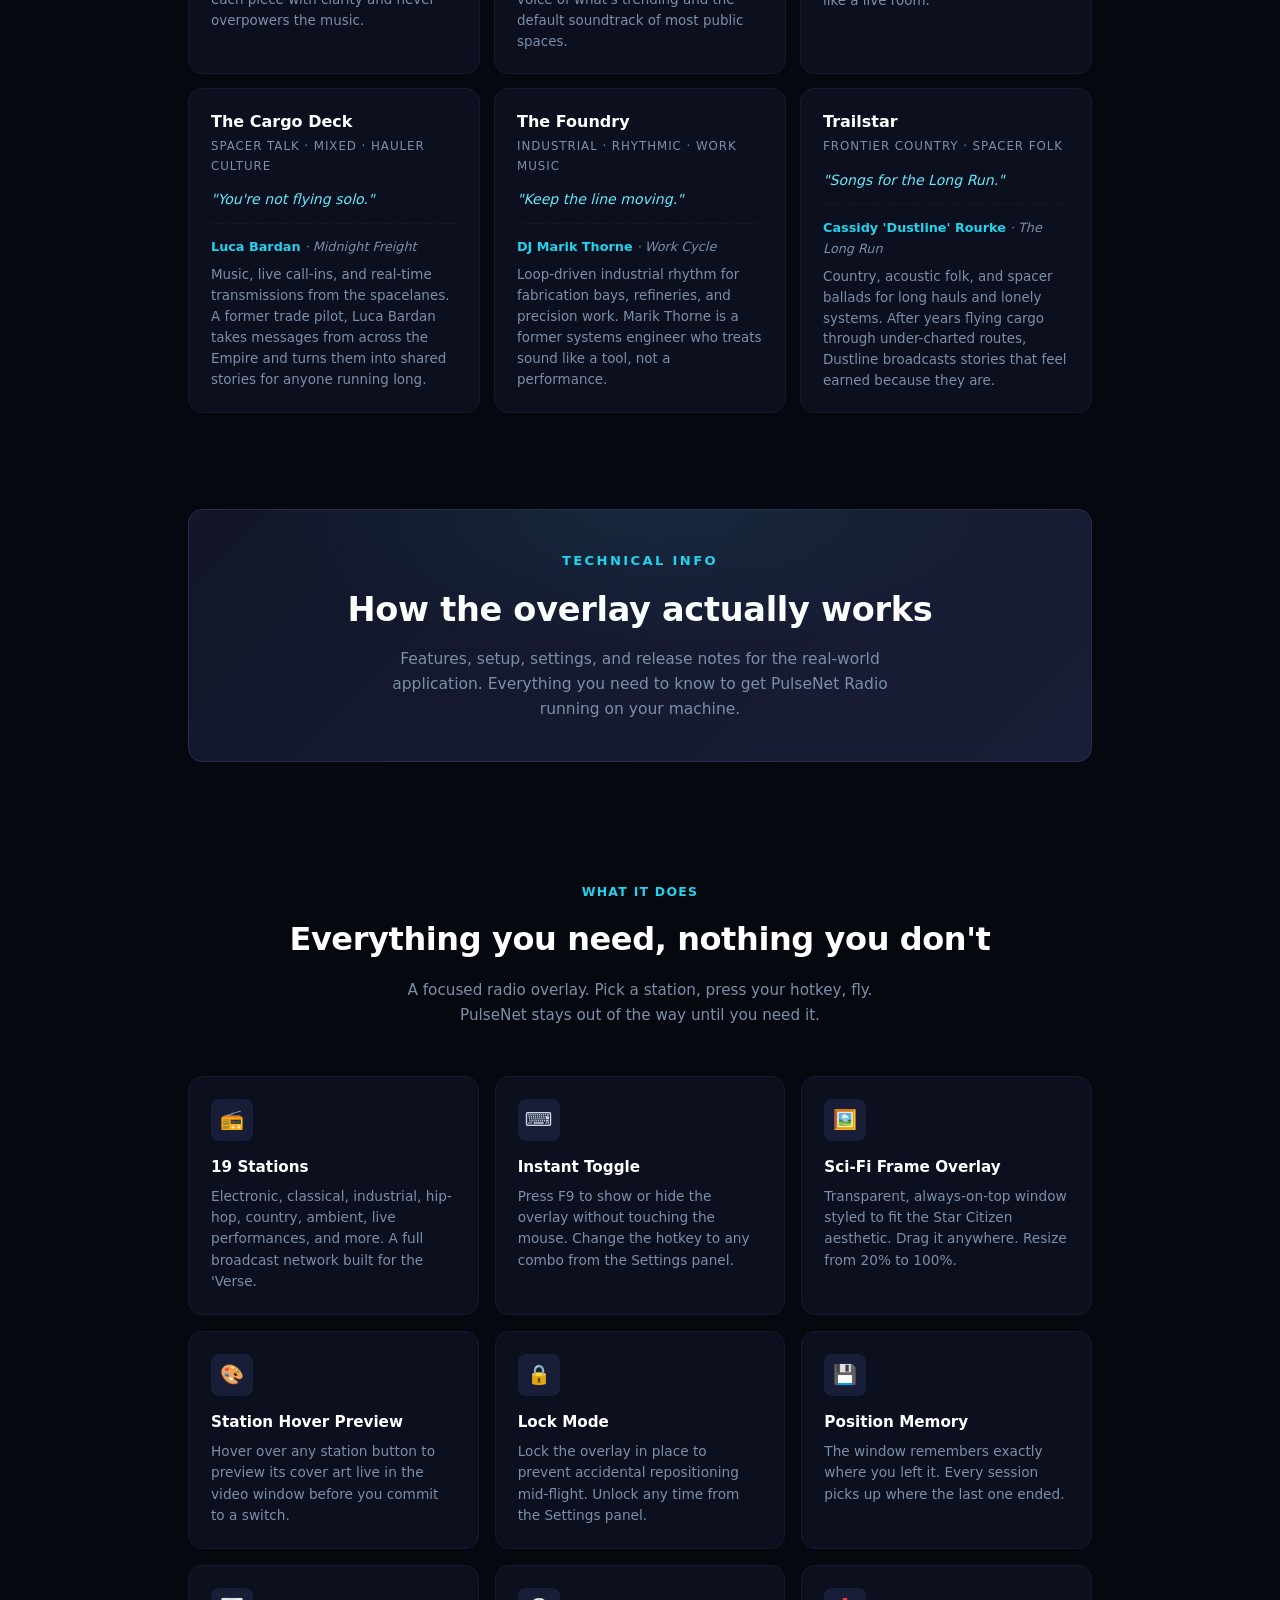
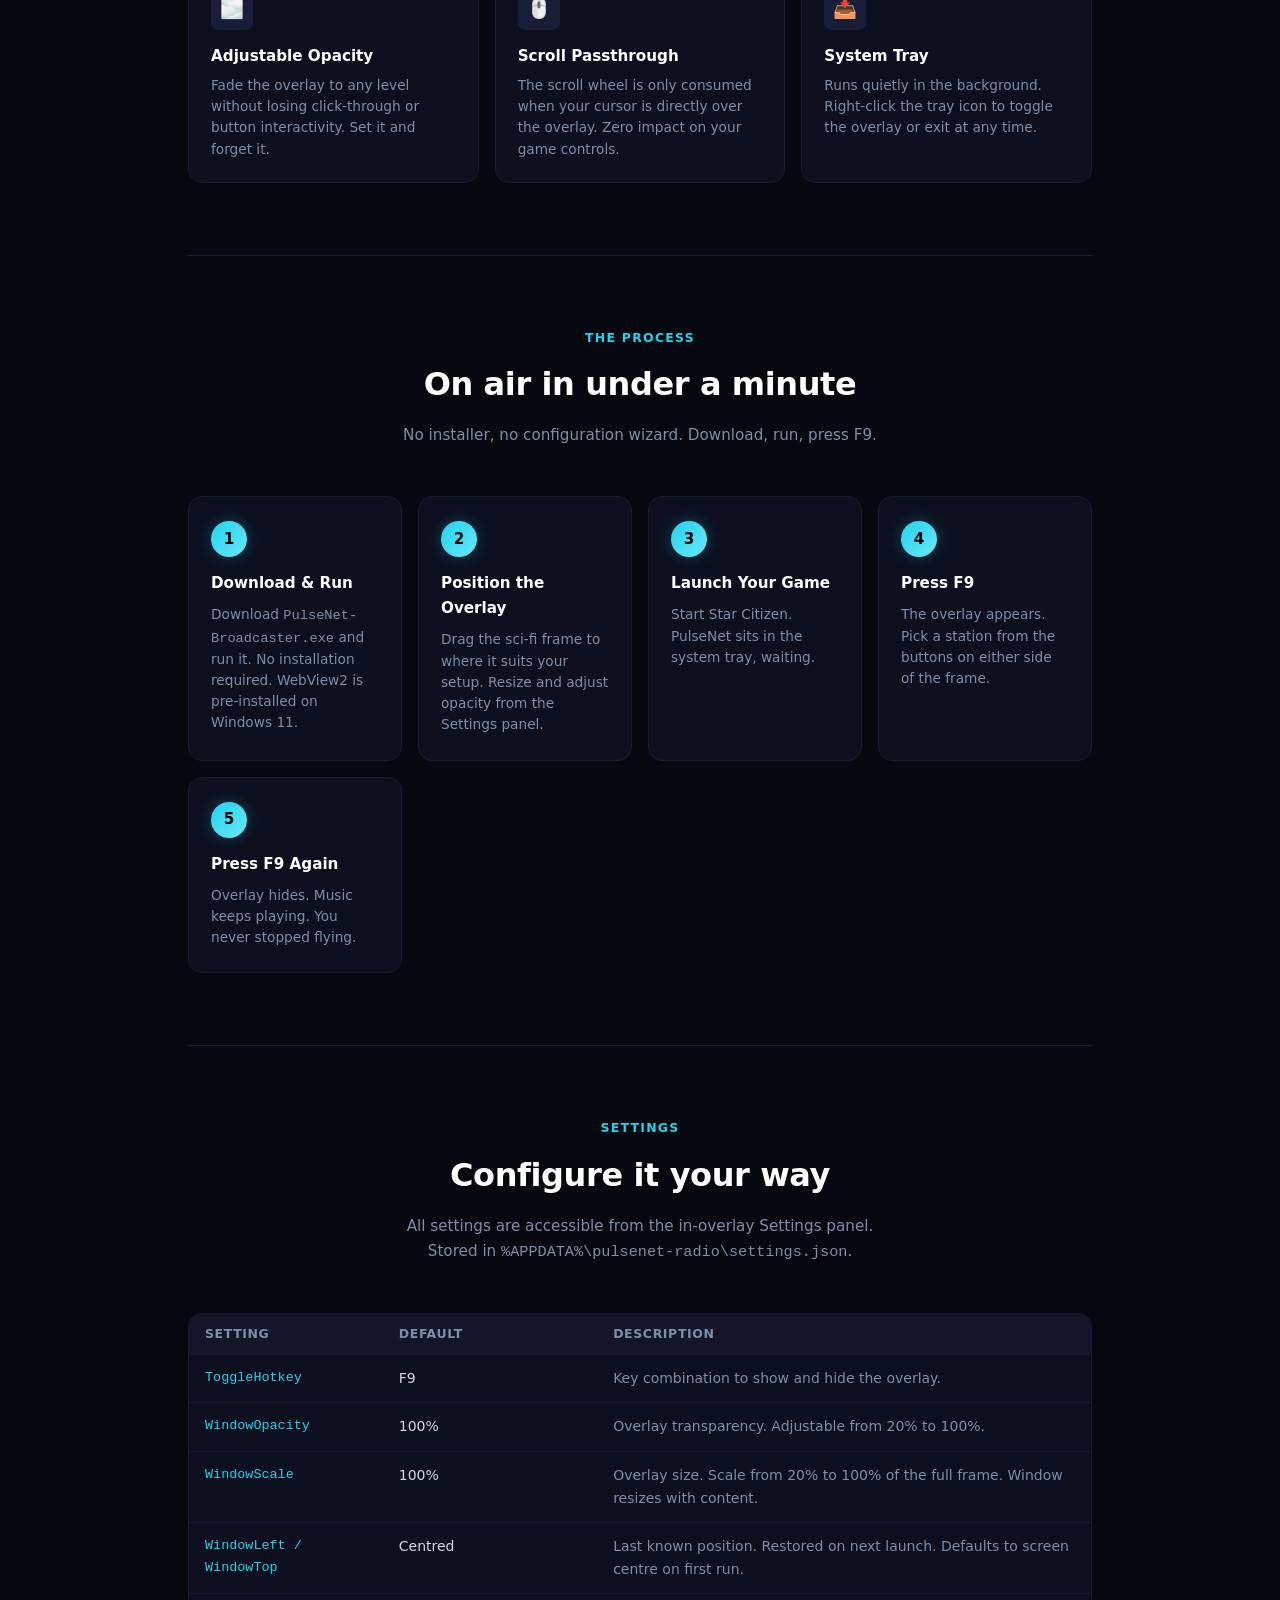
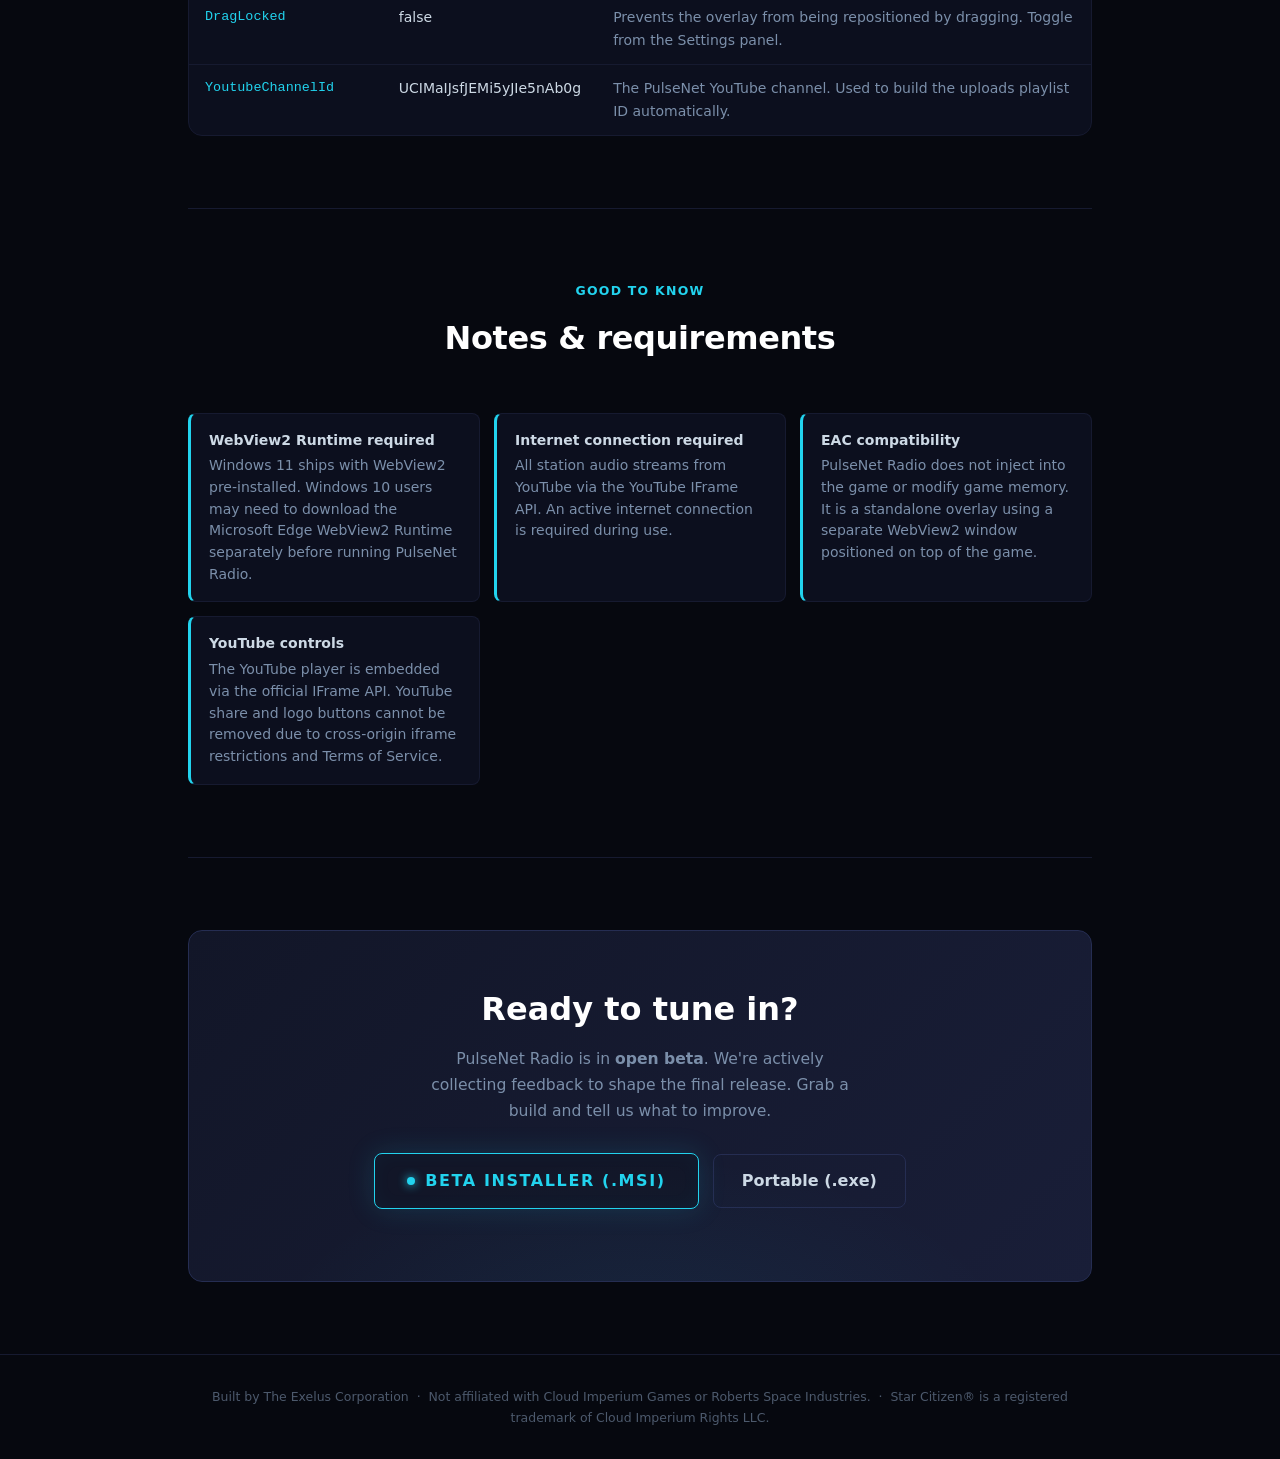
==== commit ddfc973f: "docs: simplify download button labels Co-Authored-By: Claude Opus 4.7 <noreply@anthropic.com>" ====
--- a/docs/index.html
+++ b/docs/index.html
@@ -3,7 +3,7 @@
 <head>
   <meta charset="UTF-8" />
   <meta name="viewport" content="width=device-width, initial-scale=1.0" />
-  <title>PulseNet Radio — 19 Stations. One Overlay. The 'Verse Always Has a Soundtrack.</title>
+  <title>PulseNet Radio · 19 Stations. One Overlay. The 'Verse Always Has a Soundtrack.</title>
   <meta name="description" content="PulseNet Radio brings 19 curated stations directly into your Star Citizen session as a sci-fi overlay. No alt-tab. One keypress. Always broadcasting." />
   <style>
     *, *::before, *::after { box-sizing: border-box; margin: 0; padding: 0; }
@@ -170,7 +170,7 @@
       flex-wrap: wrap;
       margin-bottom: 20px;
     }
-    .btn-coming-soon {
+    .btn-cta {
       display: inline-flex;
       align-items: center;
       gap: 10px;
@@ -184,10 +184,16 @@
       letter-spacing: .1em;
       text-transform: uppercase;
       box-shadow: 0 0 28px rgba(34, 211, 238, .15), inset 0 0 20px rgba(34, 211, 238, .04);
-      cursor: default;
       text-decoration: none;
-    }
-    .btn-coming-soon .btn-dot {
+      transition: background 0.15s, box-shadow 0.15s, transform 0.15s;
+    }
+    .btn-cta:hover {
+      background: rgba(34, 211, 238, .12);
+      box-shadow: 0 0 36px rgba(34, 211, 238, .28), inset 0 0 22px rgba(34, 211, 238, .06);
+      text-decoration: none;
+      transform: translateY(-1px);
+    }
+    .btn-cta .btn-dot {
       width: 8px; height: 8px;
       border-radius: 50%;
       background: var(--accent);
@@ -212,6 +218,18 @@
     .btn-secondary:hover { border-color: var(--accent); color: var(--accent); text-decoration: none; }
     .btn-secondary svg { width: 18px; height: 18px; fill: currentColor; flex-shrink: 0; }
     .hero-meta { font-size: 0.82rem; color: var(--text-dim); margin-top: 8px; }
+    .hero-beta-note {
+      max-width: 620px;
+      margin: 4px auto 22px;
+      padding: 12px 20px;
+      background: rgba(34, 211, 238, .06);
+      border: 1px solid rgba(34, 211, 238, .22);
+      border-radius: var(--radius);
+      color: var(--text);
+      font-size: 0.95rem;
+      line-height: 1.55;
+    }
+    .hero-beta-note strong { color: var(--accent); letter-spacing: 0.04em; }
 
     /* ── HERO SCREENSHOT ── */
     .hero-screenshot {
@@ -492,6 +510,216 @@
     .cta-banner h2 { font-size: clamp(1.4rem, 3vw, 2rem); font-weight: 700; color: #fff; margin-bottom: 12px; }
     .cta-banner p  { color: var(--text-dim); font-size: 0.975rem; max-width: 440px; margin: 0 auto 28px; }
 
+    /* ── COMMUNITY BUTTONS ── */
+    .community-caption {
+      font-size: 0.88rem;
+      color: var(--text-dim);
+      margin: 8px auto 14px;
+      max-width: 600px;
+      line-height: 1.55;
+    }
+    .community-caption strong { color: var(--text); font-weight: 600; }
+    .community-row {
+      display: flex;
+      align-items: center;
+      justify-content: center;
+      gap: 12px;
+      flex-wrap: wrap;
+      margin: 0 0 8px;
+    }
+    .btn-community {
+      display: inline-flex;
+      align-items: center;
+      gap: 10px;
+      background: var(--surface2);
+      border: 1px solid var(--border-lt);
+      color: var(--text);
+      font-weight: 600;
+      font-size: 0.92rem;
+      padding: 11px 22px;
+      border-radius: var(--radius);
+      letter-spacing: .03em;
+      text-decoration: none;
+      transition: border-color .15s, background .15s, color .15s, transform .15s, box-shadow .15s;
+    }
+    .btn-community:hover { text-decoration: none; transform: translateY(-1px); }
+    .btn-community svg { width: 20px; height: 20px; fill: currentColor; flex-shrink: 0; }
+    .btn-discord { color: #c7d2fe; border-color: rgba(88, 101, 242, 0.4); }
+    .btn-discord:hover {
+      color: #fff;
+      background: rgba(88, 101, 242, 0.16);
+      border-color: #5865f2;
+      box-shadow: 0 0 22px rgba(88, 101, 242, 0.18);
+    }
+    .btn-youtube { color: #fecaca; border-color: rgba(239, 68, 68, 0.4); }
+    .btn-youtube:hover {
+      color: #fff;
+      background: rgba(239, 68, 68, 0.14);
+      border-color: #ef4444;
+      box-shadow: 0 0 22px rgba(239, 68, 68, 0.18);
+    }
+
+    /* ── RP SECTION BANNERS ── */
+    .rp-banner {
+      margin: 64px 0 48px;
+      padding: 40px 40px;
+      text-align: center;
+      background: linear-gradient(135deg, var(--surface2) 0%, var(--surface3) 100%);
+      border: 1px solid var(--border-lt);
+      border-radius: var(--radius-lg);
+      position: relative;
+      overflow: hidden;
+    }
+    .rp-banner::before {
+      content: "";
+      position: absolute;
+      inset: 0;
+      background: radial-gradient(ellipse 60% 80% at 50% 0%, rgba(34, 211, 238, .08) 0%, transparent 70%);
+      pointer-events: none;
+    }
+    .rp-banner-label {
+      font-size: 0.82rem;
+      font-weight: 700;
+      color: var(--accent);
+      text-transform: uppercase;
+      letter-spacing: .18em;
+      margin-bottom: 10px;
+    }
+    .rp-banner h2 {
+      font-size: clamp(1.6rem, 3.2vw, 2.1rem);
+      font-weight: 700;
+      color: #fff;
+      margin-bottom: 10px;
+      letter-spacing: -.3px;
+    }
+    .rp-banner p {
+      color: var(--text-dim);
+      max-width: 560px;
+      margin: 0 auto;
+      font-size: 0.97rem;
+      line-height: 1.6;
+    }
+
+    /* ── RP INTRO BLOCK ── */
+    .rp-intro {
+      background: var(--surface);
+      border: 1px solid var(--border);
+      border-radius: var(--radius-lg);
+      padding: 32px 36px;
+      margin-bottom: 32px;
+    }
+    .rp-intro h3 {
+      color: #fff;
+      font-size: 1.25rem;
+      font-weight: 700;
+      margin-bottom: 14px;
+      letter-spacing: -.2px;
+    }
+    .rp-intro p {
+      color: var(--text-dim);
+      font-size: 0.95rem;
+      line-height: 1.7;
+      margin-bottom: 14px;
+    }
+    .rp-intro p:last-child { margin-bottom: 0; }
+    .rp-intro em { color: var(--accent-lt); font-style: italic; }
+    .rp-intro strong { color: var(--text); font-weight: 700; }
+
+    /* ── GM SPOTLIGHT ── */
+    .rp-gm {
+      background: linear-gradient(135deg, var(--surface) 0%, var(--surface2) 100%);
+      border: 1px solid var(--border-lt);
+      border-radius: var(--radius-lg);
+      padding: 28px 32px;
+      margin-bottom: 40px;
+    }
+    .rp-gm-tag {
+      font-size: 0.76rem;
+      font-weight: 700;
+      color: var(--accent);
+      text-transform: uppercase;
+      letter-spacing: .14em;
+      margin-bottom: 8px;
+    }
+    .rp-gm h3 {
+      color: #fff;
+      font-size: 1.2rem;
+      font-weight: 700;
+      margin-bottom: 12px;
+    }
+    .rp-gm p {
+      color: var(--text-dim);
+      font-size: 0.93rem;
+      line-height: 1.65;
+    }
+
+    /* ── RP STATION LORE CARDS ── */
+    .rp-stations-header {
+      text-align: center;
+      margin: 8px 0 24px;
+    }
+    .rp-stations-header h3 {
+      color: #fff;
+      font-size: 1.4rem;
+      font-weight: 700;
+      margin-bottom: 6px;
+      letter-spacing: -.2px;
+    }
+    .rp-stations-header p {
+      color: var(--text-dim);
+      font-size: 0.9rem;
+    }
+    .rp-station-grid {
+      display: grid;
+      grid-template-columns: repeat(auto-fill, minmax(280px, 1fr));
+      gap: 14px;
+    }
+    .rp-card {
+      background: var(--surface);
+      border: 1px solid var(--border);
+      border-radius: var(--radius-lg);
+      padding: 20px 22px;
+      transition: border-color .2s, background .2s, transform .2s;
+    }
+    .rp-card:hover {
+      border-color: var(--border-lt);
+      background: var(--surface2);
+      transform: translateY(-2px);
+    }
+    .rp-card-title {
+      font-size: 1rem;
+      font-weight: 700;
+      color: #fff;
+      margin-bottom: 2px;
+    }
+    .rp-card-genre {
+      font-size: 0.74rem;
+      color: var(--text-dim);
+      text-transform: uppercase;
+      letter-spacing: .08em;
+      margin-bottom: 12px;
+    }
+    .rp-card-tagline {
+      font-size: 0.88rem;
+      font-style: italic;
+      color: var(--accent-lt);
+      margin-bottom: 12px;
+      padding-bottom: 12px;
+      border-bottom: 1px dashed var(--border);
+    }
+    .rp-card-dj {
+      font-size: 0.8rem;
+      color: var(--text);
+      margin-bottom: 8px;
+    }
+    .rp-card-dj strong { color: var(--accent); font-weight: 700; }
+    .rp-card-dj .rp-show { color: var(--text-dim); font-style: italic; }
+    .rp-card-blurb {
+      font-size: 0.84rem;
+      color: var(--text-dim);
+      line-height: 1.55;
+    }
+
     /* ── FOOTER ── */
     footer { border-top: 1px solid var(--border); padding: 32px 28px; text-align: center; }
     .footer-links {
@@ -518,13 +746,13 @@
         <li><a href="#features">Features</a></li>
         <li><a href="#stations">Stations</a></li>
         <li><a href="#how-it-works">How It Works</a></li>
-        <li><a class="nav-cta" href="#coming-soon">Coming Soon</a></li>
+        <li><a class="nav-cta" href="#download">Download Beta</a></li>
       </ul>
     </div>
   </nav>
 
   <!-- HERO -->
-  <div class="hero" id="coming-soon">
+  <div class="hero" id="download">
     <div class="container">
       <div class="hero-eyebrow">
         <span class="dot"></span>
@@ -535,16 +763,39 @@
         <span class="highlight">The 'Verse Always Has a Soundtrack.</span>
       </h1>
       <p class="hero-sub">
-        PulseNet Radio is a sci-fi framed YouTube overlay that lives at the edge of your screen.
-        A full broadcast network — curated stations, one keypress away — without ever leaving your game.
+        PulseNet Radio is a sci-fi framed YouTube overlay that can live at the edge of your screen.
+        A full broadcast network, one keypress away. Gaming, working, or just listening.
+        The 'Verse always has a soundtrack, and now so does your desktop.
+      </p>
+      <p class="hero-beta-note">
+        <strong>Open Beta.</strong> We're looking for testers to help shape the final release.
+        Try it, break it, and tell us what to improve.
       </p>
       <div class="hero-actions">
-        <div class="btn-coming-soon">
+        <a class="btn-cta" href="https://github.com/Diftic/pulsenet-radio/releases/latest/download/PulseNet-Setup.msi">
           <span class="btn-dot"></span>
-          Coming Soon
-        </div>
-      </div>
-      <p class="hero-meta">Windows 10 / 11 &nbsp;·&nbsp; No installation needed</p>
+          BETA Installer
+        </a>
+        <a class="btn-secondary" href="https://github.com/Diftic/pulsenet-radio/releases/latest/download/PulseNet-Broadcaster.exe">
+          Standalone Launcher (no installation)
+        </a>
+      </div>
+      <p class="hero-meta">Windows 10 / 11 &nbsp;·&nbsp; MSI installs per-user · EXE runs portable</p>
+
+      <p class="community-caption">
+        Want to <strong>contribute music</strong> to the network, or just hang out with the community? Join us on Discord.
+        Prefer <strong>listening outside the overlay</strong>? Every station lives on our YouTube channel.
+      </p>
+      <div class="community-row">
+        <a class="btn-community btn-discord" href="https://discord.gg/Vxn7kzzWGJ" target="_blank" rel="noopener">
+          <svg viewBox="0 0 24 24" aria-hidden="true"><path d="M20.317 4.369A19.791 19.791 0 0016.558 3c-.212.378-.46.89-.63 1.295a18.27 18.27 0 00-5.856 0C9.902 3.889 9.648 3.378 9.436 3a19.79 19.79 0 00-3.76 1.369C2.15 9.623 1.27 14.747 1.71 19.797a19.95 19.95 0 006.031 3.044 14.73 14.73 0 001.283-2.082 12.93 12.93 0 01-2.021-.968c.17-.124.335-.253.495-.386 3.91 1.795 8.146 1.795 12.013 0 .162.133.327.262.495.386a12.87 12.87 0 01-2.024.969 14.55 14.55 0 001.283 2.08 19.92 19.92 0 006.034-3.043c.516-5.85-.873-10.927-3.982-15.428zM8.02 16.83c-1.182 0-2.157-1.089-2.157-2.425 0-1.337.955-2.426 2.157-2.426 1.203 0 2.178 1.09 2.157 2.426 0 1.336-.954 2.425-2.157 2.425zm7.975 0c-1.182 0-2.157-1.089-2.157-2.425 0-1.337.955-2.426 2.157-2.426 1.203 0 2.178 1.09 2.157 2.426 0 1.336-.954 2.425-2.157 2.425z"/></svg>
+          Join the Community on Discord
+        </a>
+        <a class="btn-community btn-youtube" href="https://www.youtube.com/@PulseNetLIVE" target="_blank" rel="noopener">
+          <svg viewBox="0 0 24 24" aria-hidden="true"><path d="M23.498 6.186a3.016 3.016 0 00-2.122-2.136C19.505 3.545 12 3.545 12 3.545s-7.505 0-9.377.505A3.017 3.017 0 00.502 6.186C0 8.07 0 12 0 12s0 3.93.502 5.814a3.016 3.016 0 002.122 2.136c1.871.505 9.376.505 9.376.505s7.505 0 9.377-.505a3.015 3.015 0 002.122-2.136C24 15.93 24 12 24 12s0-3.93-.502-5.814zM9.545 15.568V8.432L15.818 12l-6.273 3.568z"/></svg>
+          Listen on YouTube
+        </a>
+      </div>
 
       <div class="hero-screenshot">
         <img src="preview.png" alt="PulseNet Radio overlay showing the sci-fi frame with station buttons and a track playing">
@@ -564,10 +815,6 @@
         <span class="stat-lbl">Default Hotkey</span>
       </div>
       <div class="stat">
-        <span class="stat-val">50+</span>
-        <span class="stat-lbl">Years on Air</span>
-      </div>
-      <div class="stat">
         <span class="stat-val">Win 10/11</span>
         <span class="stat-lbl">Platform</span>
       </div>
@@ -575,6 +822,317 @@
   </div>
 
   <div class="container">
+
+    <!-- STATIONS (moved up: sits directly under the hero screenshot + stats bar) -->
+    <section id="stations">
+      <div class="section-header">
+        <div class="section-eyebrow">The Lineup</div>
+        <h2>Broadcasting across the 'Verse</h2>
+        <p>Nineteen stations. Every genre. Every mood. Every shift.</p>
+      </div>
+      <div class="station-table-wrap">
+        <div class="station-col-card">
+          <div class="station-col-header">Left Column · 10 Buttons</div>
+          <div class="station-row">
+            <span class="station-name">PulseNet LIVE</span>
+            <span class="station-genre">All Channels · Mixed</span>
+            <span class="station-tagline">Always broadcasting.</span>
+          </div>
+          <div class="station-row">
+            <span class="station-name">Alternative Routes</span>
+            <span class="station-genre">Alt-Rock · Indie</span>
+            <span class="station-tagline">Find a different path.</span>
+          </div>
+          <div class="station-row">
+            <span class="station-name">CrossWind</span>
+            <span class="station-genre">Cultural Fusion</span>
+            <span class="station-tagline">Where worlds meet.</span>
+          </div>
+          <div class="station-row">
+            <span class="station-name">DeepSky Ambient</span>
+            <span class="station-genre">Ambient · Chillwave</span>
+            <span class="station-tagline">Drift beyond the noise.</span>
+          </div>
+          <div class="station-row">
+            <span class="station-name">EchoVerse</span>
+            <span class="station-genre">Indie · Emerging</span>
+            <span class="station-tagline">New voices. New signals.</span>
+          </div>
+          <div class="station-row">
+            <span class="station-name">FlowState</span>
+            <span class="station-genre">Hip-Hop · Trap</span>
+            <span class="station-tagline">Stay in the flow.</span>
+          </div>
+          <div class="station-row">
+            <span class="station-name">Frontline Frequency</span>
+            <span class="station-genre">Military · Ceremonial</span>
+            <span class="station-tagline">Honor in every signal.</span>
+          </div>
+          <div class="station-row">
+            <span class="station-name">HoloStage LIVE</span>
+            <span class="station-genre">Live Performances</span>
+            <span class="station-tagline">Broadcast from the stage.</span>
+          </div>
+          <div class="station-row">
+            <span class="station-name">IronChord</span>
+            <span class="station-genre">Rock · Metal</span>
+            <span class="station-tagline">Forged in Sound.</span>
+          </div>
+          <div class="station-row">
+            <span class="station-name">NovaBeat</span>
+            <span class="station-genre">Electronic · Synthwave</span>
+            <span class="station-tagline">Feel the Pulse.</span>
+          </div>
+        </div>
+        <div class="station-col-card">
+          <div class="station-col-header">Right Column · 10 Buttons</div>
+          <div class="station-row">
+            <span class="station-name">Pulse Retro</span>
+            <span class="station-genre">Historic · Archives</span>
+            <span class="station-tagline">The past, still playing.</span>
+          </div>
+          <div class="station-row">
+            <span class="station-name">PulseVision Audio</span>
+            <span class="station-genre">Soundtrack · Cinematic</span>
+            <span class="station-tagline">Hear the story.</span>
+          </div>
+          <div class="station-row">
+            <span class="station-name">Quantum Drive</span>
+            <span class="station-genre">High-Energy Electronic</span>
+            <span class="station-tagline">Engage the rhythm.</span>
+          </div>
+          <div class="station-row">
+            <span class="station-name">Solaris Classical</span>
+            <span class="station-genre">Classical · Orchestral</span>
+            <span class="station-tagline">Timeless. Boundless.</span>
+          </div>
+          <div class="station-row">
+            <span class="station-name">Spectrum Beats</span>
+            <span class="station-genre">Pop · Chart-Toppers</span>
+            <span class="station-tagline">Trending across the 'Verse.</span>
+          </div>
+          <div class="station-row">
+            <span class="station-name">Starlight Lounge</span>
+            <span class="station-genre">Jazz · Lounge</span>
+            <span class="station-tagline">Ease into the night.</span>
+          </div>
+          <div class="station-row">
+            <span class="station-name">The Cargo Deck</span>
+            <span class="station-genre">Spacer Talk · Mixed</span>
+            <span class="station-tagline">You're not flying solo.</span>
+          </div>
+          <div class="station-row">
+            <span class="station-name">The Foundry</span>
+            <span class="station-genre">Industrial · Rhythmic</span>
+            <span class="station-tagline">Keep the line moving.</span>
+          </div>
+          <div class="station-row">
+            <span class="station-name">Trailstar</span>
+            <span class="station-genre">Frontier Country · Folk</span>
+            <span class="station-tagline">Songs for the Long Run.</span>
+          </div>
+          <div class="station-row">
+            <span class="station-name">Info</span>
+            <span class="station-genre">About · Credits</span>
+            <span class="station-tagline">Know your network.</span>
+          </div>
+        </div>
+      </div>
+    </section>
+
+    <!-- ROLEPLAY INFO BANNER -->
+    <div class="rp-banner" id="roleplay">
+      <div class="rp-banner-label">Roleplay Info</div>
+      <h2>Step into the 'Verse</h2>
+      <p>The fiction behind the frequencies. The Pulse Broadcasting Network, the people who run it, and the nineteen stations keeping humanity connected across the stars.</p>
+    </div>
+
+    <!-- ROLEPLAY CONTENT -->
+    <section id="rp-content" style="border-bottom: none; padding: 0 0 32px;">
+
+      <!-- Network Overview -->
+      <div class="rp-intro">
+        <h3>The Pulse Broadcasting Network</h3>
+        <p>
+          <strong>PulseNet</strong> is the entertainment division of <strong>The Exelus Corporation</strong> and one of the most recognizable entertainment networks in the United Empire of Earth. Founded in 2905, the network has spent over five decades delivering music, visual media, and cultural storytelling across human space.
+        </p>
+        <p>
+          From a luxury apartment on Terra to a refueling station in Pyro, from a cargo hauler drifting between jump points to a listening post on the frontier, PulseNet broadcasts through an extensive web of comm relays, spectrum channels, and localized nodes. Nineteen stations. Every genre. Every shift.
+        </p>
+        <p>
+          <em>"The 'Verse always has a soundtrack."</em>
+        </p>
+      </div>
+
+      <!-- GM Spotlight -->
+      <div class="rp-gm">
+        <div class="rp-gm-tag">General Manager · PulseNet</div>
+        <h3>Ms. Talia Ardyn</h3>
+        <p>
+          Calm, sharp, and extremely organized, Talia Ardyn runs the day-to-day operations of the entire broadcast network. She coordinates schedules, approves programming, supervises PulseVision, and ensures every signal leaving a PulseNet relay meets the highest corporate standards. Artists respect her because she understands creative work. Executives respect her because she understands business. Under her, deadlines do not slip, and neither do weak ideas.
+        </p>
+      </div>
+
+      <!-- Station Lore Cards -->
+      <div class="rp-stations-header">
+        <h3>The Stations &amp; Their Voices</h3>
+        <p>Eighteen stations. Eighteen DJs. Eighteen signals shaping the culture of the Empire.</p>
+      </div>
+      <div class="rp-station-grid">
+
+        <div class="rp-card">
+          <div class="rp-card-title">Alternative Routes</div>
+          <div class="rp-card-genre">Alt-Rock · Indie · Experimental</div>
+          <div class="rp-card-tagline">"Find a different path."</div>
+          <div class="rp-card-dj"><strong>DJ Eon Lark</strong> <span class="rp-show">· Open Frequencies</span></div>
+          <p class="rp-card-blurb">The discovery station of PulseNet, built around identity over popularity. A former underground guitarist turned curator, Eon Lark spotlights experimental, indie, and atmospheric artists before they hit the mainstream.</p>
+        </div>
+
+        <div class="rp-card">
+          <div class="rp-card-title">Crosswind</div>
+          <div class="rp-card-genre">Cultural Fusion · Heritage · World Sound</div>
+          <div class="rp-card-tagline">"Where worlds meet in rhythm."</div>
+          <div class="rp-card-dj"><strong>DJ Amara Kade</strong> <span class="rp-show">· Drift &amp; Roots</span></div>
+          <p class="rp-card-blurb">The cultural bridge of the network, blending Old Earth traditions with modern production across the 'Verse. Amara Kade grew up with a family of cultural archivists and uses that perspective to connect every track to its origin.</p>
+        </div>
+
+        <div class="rp-card">
+          <div class="rp-card-title">DeepSky Ambient</div>
+          <div class="rp-card-genre">Ambient · Chillwave · Atmospheric</div>
+          <div class="rp-card-tagline">"Drift beyond the noise."</div>
+          <div class="rp-card-dj"><strong>DJ Sera Nyx</strong> <span class="rp-show">· Drift Horizon</span></div>
+          <p class="rp-card-blurb">Long-form soundscapes for deep-space travel, research outposts, and the quiet hours. Sera Nyx rarely speaks, and her broadcasts are known for seamless transitions and layered, evolving atmosphere.</p>
+        </div>
+
+        <div class="rp-card">
+          <div class="rp-card-title">EchoVerse</div>
+          <div class="rp-card-genre">Indie · Emerging · Citizen Creators</div>
+          <div class="rp-card-tagline">"New voices. New signals."</div>
+          <div class="rp-card-dj"><strong>DJ Juno Mirai</strong> <span class="rp-show">· New Signals</span></div>
+          <p class="rp-card-blurb">The discovery engine for first-release tracks and community submissions through the Citizen Creator Program. Juno Mirai treats every broadcast like a showcase, giving new artists their first taste of Empire-wide reach.</p>
+        </div>
+
+        <div class="rp-card">
+          <div class="rp-card-title">FlowState</div>
+          <div class="rp-card-genre">Rap · Hip-Hop · Urban Fusion</div>
+          <div class="rp-card-tagline">"Stay in the flow."</div>
+          <div class="rp-card-dj"><strong>DJ Raze 'Vector' Halden</strong> <span class="rp-show">· Open Mic Orbit</span></div>
+          <p class="rp-card-blurb">Raw, authentic hip-hop from transit lanes, industrial sectors, and underground cyphers. Vector Halden built his name hosting sessions in ArcCorp cargo bays and now runs FlowState like a live show across the Empire.</p>
+        </div>
+
+        <div class="rp-card">
+          <div class="rp-card-title">Frontline Frequency</div>
+          <div class="rp-card-genre">Military · Ceremonial · Patriotic</div>
+          <div class="rp-card-tagline">"Honor in every signal."</div>
+          <div class="rp-card-dj"><strong>Cmdr Elias Rourke (Ret.)</strong> <span class="rp-show">· Signal of Service</span></div>
+          <p class="rp-card-blurb">Military bands, orchestral marches, and commemorative compositions tied to the traditions of UEE service. Rourke served decades in the Navy before broadcasting, and he treats every piece with the respect it deserves.</p>
+        </div>
+
+        <div class="rp-card">
+          <div class="rp-card-title">HoloStage Live</div>
+          <div class="rp-card-genre">Live Concerts · Events · Broadcasts</div>
+          <div class="rp-card-tagline">"LIVE across the 'Verse."</div>
+          <div class="rp-card-dj"><strong>Renna Vale</strong> <span class="rp-show">· Live Signal</span></div>
+          <p class="rp-card-blurb">Real-time performance coverage from arenas on Terra to intimate station sets on the frontier. Renna Vale doesn't perform, she amplifies. She holds the moment without interrupting it.</p>
+        </div>
+
+        <div class="rp-card">
+          <div class="rp-card-title">IronChord</div>
+          <div class="rp-card-genre">Rock · Industrial · Metal</div>
+          <div class="rp-card-tagline">"Forged in Sound."</div>
+          <div class="rp-card-dj"><strong>Viktor Halden</strong> <span class="rp-show">· Metal in the Void</span></div>
+          <p class="rp-card-blurb">Heavy music for shipyards, salvage fields, and security patrols. Viktor Halden broadcasts from a retrofitted mining rig, capturing raw sets in the very places the music was built for.</p>
+        </div>
+
+        <div class="rp-card">
+          <div class="rp-card-title">NovaBeat</div>
+          <div class="rp-card-genre">Electronic · Synthwave · Club Music</div>
+          <div class="rp-card-tagline">"Feel the Pulse."</div>
+          <div class="rp-card-dj"><strong>DJ Orion Vale</strong> <span class="rp-show">· Neon Horizon</span></div>
+          <p class="rp-card-blurb">The sound of nightlife across the core systems: house, techno, synthwave, and high-tempo club tracks. Orion Vale debuts releases before they hit Spectrum Beats and regularly hosts live broadcasts from zero-gravity clubs.</p>
+        </div>
+
+        <div class="rp-card">
+          <div class="rp-card-title">Pulse Retro</div>
+          <div class="rp-card-genre">Historic · Old Earth · Archives</div>
+          <div class="rp-card-tagline">"The past, still playing."</div>
+          <div class="rp-card-dj"><strong>DJ Elias Varn</strong> <span class="rp-show">· Archive Signal</span></div>
+          <p class="rp-card-blurb">Restored Old Earth music and early UEE recordings, curated through PulseNet's Cultural Preservation Initiative. Elias Varn is a cultural archivist who presents every track like the artifact it is.</p>
+        </div>
+
+        <div class="rp-card">
+          <div class="rp-card-title">PulseVision Audio</div>
+          <div class="rp-card-genre">Soundtracks · Cinematic · Visual Media</div>
+          <div class="rp-card-tagline">"Hear the story."</div>
+          <div class="rp-card-dj"><strong>DJ Ren Blackfeather</strong> <span class="rp-show">· Frame by Frame</span></div>
+          <p class="rp-card-blurb">Soundtracks, documentary scores, and cinematic compositions built to carry narrative without visuals. Ren Blackfeather is a former sound designer who curates each segment like a scene.</p>
+        </div>
+
+        <div class="rp-card">
+          <div class="rp-card-title">Quantum Drive</div>
+          <div class="rp-card-genre">High-Energy Electronic · Racing · Adrenaline</div>
+          <div class="rp-card-tagline">"Engage the rhythm."</div>
+          <div class="rp-card-dj"><strong>DJ Kade 'Vectorline' Renn</strong> <span class="rp-show">· Velocity</span></div>
+          <p class="rp-card-blurb">Tight, loop-driven sets for racing pilots, courier runs, and sustained focus. A former pro racer, Kade Renn reads a race the way others read a tracklist.</p>
+        </div>
+
+        <div class="rp-card">
+          <div class="rp-card-title">Solaris Classical</div>
+          <div class="rp-card-genre">Classical · Orchestral · Symphonic</div>
+          <div class="rp-card-tagline">"Timeless. Boundless."</div>
+          <div class="rp-card-dj"><strong>Aria Solenne</strong> <span class="rp-show">· Starlight Symphony</span></div>
+          <p class="rp-card-blurb">Old Earth classical works alongside modern compositions inspired by life among the stars. A former conductor, Aria Solenne interprets each piece with clarity and never overpowers the music.</p>
+        </div>
+
+        <div class="rp-card">
+          <div class="rp-card-title">Spectrum Beats</div>
+          <div class="rp-card-genre">Trending Hits · Chart-Toppers · Empire Pop</div>
+          <div class="rp-card-tagline">"Trending across the 'Verse."</div>
+          <div class="rp-card-dj"><strong>DJ Cassian Vire</strong> <span class="rp-show">· Empire Topline</span></div>
+          <p class="rp-card-blurb">The flagship station and the largest audience channel, fed constantly by PulseSync listening data from across systems. Cassian Vire is the voice of what's trending and the default soundtrack of most public spaces.</p>
+        </div>
+
+        <div class="rp-card">
+          <div class="rp-card-title">Starlight Lounge</div>
+          <div class="rp-card-genre">Jazz · Lounge · Slowwave</div>
+          <div class="rp-card-tagline">"Ease into the night."</div>
+          <div class="rp-card-dj"><strong>DJ Liora Venn</strong> <span class="rp-show">· Velvet Orbit</span></div>
+          <p class="rp-card-blurb">Smooth jazz, downtempo, and slowwave for liners, observation decks, and quiet hours. Liora Venn built her career performing in small jazz venues and curates every set like a live room.</p>
+        </div>
+
+        <div class="rp-card">
+          <div class="rp-card-title">The Cargo Deck</div>
+          <div class="rp-card-genre">Spacer Talk · Mixed · Hauler Culture</div>
+          <div class="rp-card-tagline">"You're not flying solo."</div>
+          <div class="rp-card-dj"><strong>Luca Bardan</strong> <span class="rp-show">· Midnight Freight</span></div>
+          <p class="rp-card-blurb">Music, live call-ins, and real-time transmissions from the spacelanes. A former trade pilot, Luca Bardan takes messages from across the Empire and turns them into shared stories for anyone running long.</p>
+        </div>
+
+        <div class="rp-card">
+          <div class="rp-card-title">The Foundry</div>
+          <div class="rp-card-genre">Industrial · Rhythmic · Work Music</div>
+          <div class="rp-card-tagline">"Keep the line moving."</div>
+          <div class="rp-card-dj"><strong>DJ Marik Thorne</strong> <span class="rp-show">· Work Cycle</span></div>
+          <p class="rp-card-blurb">Loop-driven industrial rhythm for fabrication bays, refineries, and precision work. Marik Thorne is a former systems engineer who treats sound like a tool, not a performance.</p>
+        </div>
+
+        <div class="rp-card">
+          <div class="rp-card-title">Trailstar</div>
+          <div class="rp-card-genre">Frontier Country · Spacer Folk</div>
+          <div class="rp-card-tagline">"Songs for the Long Run."</div>
+          <div class="rp-card-dj"><strong>Cassidy 'Dustline' Rourke</strong> <span class="rp-show">· The Long Run</span></div>
+          <p class="rp-card-blurb">Country, acoustic folk, and spacer ballads for long hauls and lonely systems. After years flying cargo through under-charted routes, Dustline broadcasts stories that feel earned because they are.</p>
+        </div>
+
+      </div>
+    </section>
+
+    <!-- TECHNICAL INFO BANNER -->
+    <div class="rp-banner" id="technical">
+      <div class="rp-banner-label">Technical Info</div>
+      <h2>How the overlay actually works</h2>
+      <p>Features, setup, settings, and release notes for the real-world application. Everything you need to know to get PulseNet Radio running on your machine.</p>
+    </div>
 
     <!-- FEATURES -->
     <section id="features">
@@ -632,129 +1190,12 @@
       </div>
     </section>
 
-    <!-- STATIONS -->
-    <section id="stations">
-      <div class="section-header">
-        <div class="section-eyebrow">The Lineup</div>
-        <h2>Broadcasting across the 'Verse</h2>
-        <p>Nineteen stations. Every genre. Every mood. Every shift.</p>
-      </div>
-      <div class="station-table-wrap">
-        <div class="station-col-card">
-          <div class="station-col-header">Left Column — 10 Buttons</div>
-          <div class="station-row">
-            <span class="station-name">PulseNet LIVE</span>
-            <span class="station-genre">All Channels · Mixed</span>
-            <span class="station-tagline">Always broadcasting.</span>
-          </div>
-          <div class="station-row">
-            <span class="station-name">Alternative Routes</span>
-            <span class="station-genre">Alt-Rock · Indie</span>
-            <span class="station-tagline">Find a different path.</span>
-          </div>
-          <div class="station-row">
-            <span class="station-name">CrossWind</span>
-            <span class="station-genre">Cultural Fusion</span>
-            <span class="station-tagline">Where worlds meet.</span>
-          </div>
-          <div class="station-row">
-            <span class="station-name">DeepSky Ambient</span>
-            <span class="station-genre">Ambient · Chillwave</span>
-            <span class="station-tagline">Drift beyond the noise.</span>
-          </div>
-          <div class="station-row">
-            <span class="station-name">EchoVerse</span>
-            <span class="station-genre">Indie · Emerging</span>
-            <span class="station-tagline">New voices. New signals.</span>
-          </div>
-          <div class="station-row">
-            <span class="station-name">FlowState</span>
-            <span class="station-genre">Hip-Hop · Trap</span>
-            <span class="station-tagline">Stay in the flow.</span>
-          </div>
-          <div class="station-row">
-            <span class="station-name">Frontline Frequency</span>
-            <span class="station-genre">Military · Ceremonial</span>
-            <span class="station-tagline">Honor in every signal.</span>
-          </div>
-          <div class="station-row">
-            <span class="station-name">HoloStage LIVE</span>
-            <span class="station-genre">Live Performances</span>
-            <span class="station-tagline">Broadcast from the stage.</span>
-          </div>
-          <div class="station-row">
-            <span class="station-name">IronChord</span>
-            <span class="station-genre">Rock · Metal</span>
-            <span class="station-tagline">Forged in Sound.</span>
-          </div>
-          <div class="station-row">
-            <span class="station-name">NovaBeat</span>
-            <span class="station-genre">Electronic · Synthwave</span>
-            <span class="station-tagline">Feel the Pulse.</span>
-          </div>
-        </div>
-        <div class="station-col-card">
-          <div class="station-col-header">Right Column — 10 Buttons</div>
-          <div class="station-row">
-            <span class="station-name">Pulse Retro</span>
-            <span class="station-genre">Historic · Archives</span>
-            <span class="station-tagline">The past, still playing.</span>
-          </div>
-          <div class="station-row">
-            <span class="station-name">PulseVision Audio</span>
-            <span class="station-genre">Soundtrack · Cinematic</span>
-            <span class="station-tagline">Hear the story.</span>
-          </div>
-          <div class="station-row">
-            <span class="station-name">Quantum Drive</span>
-            <span class="station-genre">High-Energy Electronic</span>
-            <span class="station-tagline">Engage the rhythm.</span>
-          </div>
-          <div class="station-row">
-            <span class="station-name">Solaris Classical</span>
-            <span class="station-genre">Classical · Orchestral</span>
-            <span class="station-tagline">Timeless. Boundless.</span>
-          </div>
-          <div class="station-row">
-            <span class="station-name">Spectrum Beats</span>
-            <span class="station-genre">Pop · Chart-Toppers</span>
-            <span class="station-tagline">Trending across the 'Verse.</span>
-          </div>
-          <div class="station-row">
-            <span class="station-name">Starlight Lounge</span>
-            <span class="station-genre">Jazz · Lounge</span>
-            <span class="station-tagline">Ease into the night.</span>
-          </div>
-          <div class="station-row">
-            <span class="station-name">The Cargo Deck</span>
-            <span class="station-genre">Spacer Talk · Mixed</span>
-            <span class="station-tagline">You're not flying solo.</span>
-          </div>
-          <div class="station-row">
-            <span class="station-name">The Foundry</span>
-            <span class="station-genre">Industrial · Rhythmic</span>
-            <span class="station-tagline">Keep the line moving.</span>
-          </div>
-          <div class="station-row">
-            <span class="station-name">Trailstar</span>
-            <span class="station-genre">Frontier Country · Folk</span>
-            <span class="station-tagline">Songs for the Long Run.</span>
-          </div>
-          <div class="station-row">
-            <span class="station-name">Info</span>
-            <span class="station-genre">About · Credits</span>
-            <span class="station-tagline">Know your network.</span>
-          </div>
-        </div>
-      </div>
-    </section>
-
     <!-- HOW IT WORKS -->
     <section id="how-it-works">
       <div class="section-header">
         <div class="section-eyebrow">The process</div>
         <h2>On air in under a minute</h2>
-        <p>No installer, no configuration wizard — download, run, press F9.</p>
+        <p>No installer, no configuration wizard. Download, run, press F9.</p>
       </div>
       <div class="steps">
         <div class="step-card">
@@ -867,27 +1308,18 @@
       </div>
     </section>
 
-    <!-- LORE -->
-    <div class="lore-banner">
-      <div class="lore-org">The Exelus Corporation &nbsp;·&nbsp; Entertainment Division</div>
-      <h2>Broadcasting Since 2905</h2>
-      <p>
-        The Pulse Broadcasting Network has been one of the UEE's largest entertainment broadcast
-        networks for over 50 years. Nineteen stations. Every genre. Every corner of the 'Verse.
-        Staffed by DJs with real histories rooted in the worlds they broadcast from.
-      </p>
-      <blockquote>
-        "The 'Verse always has a soundtrack."
-      </blockquote>
-    </div>
-
     <!-- CTA BANNER -->
     <div class="cta-banner">
       <h2>Ready to tune in?</h2>
-      <p>PulseNet Radio is coming soon. Release notifications will be posted on the PulseNet channel.</p>
-      <div class="btn-coming-soon">
-        <span class="btn-dot"></span>
-        Coming Soon
+      <p>PulseNet Radio is in <strong>open beta</strong>. We're actively collecting feedback to shape the final release. Grab a build and tell us what to improve.</p>
+      <div class="hero-actions">
+        <a class="btn-cta" href="https://github.com/Diftic/pulsenet-radio/releases/latest/download/PulseNet-Setup.msi">
+          <span class="btn-dot"></span>
+          BETA Installer (.msi)
+        </a>
+        <a class="btn-secondary" href="https://github.com/Diftic/pulsenet-radio/releases/latest/download/PulseNet-Broadcaster.exe">
+          Portable (.exe)
+        </a>
       </div>
     </div>
 
